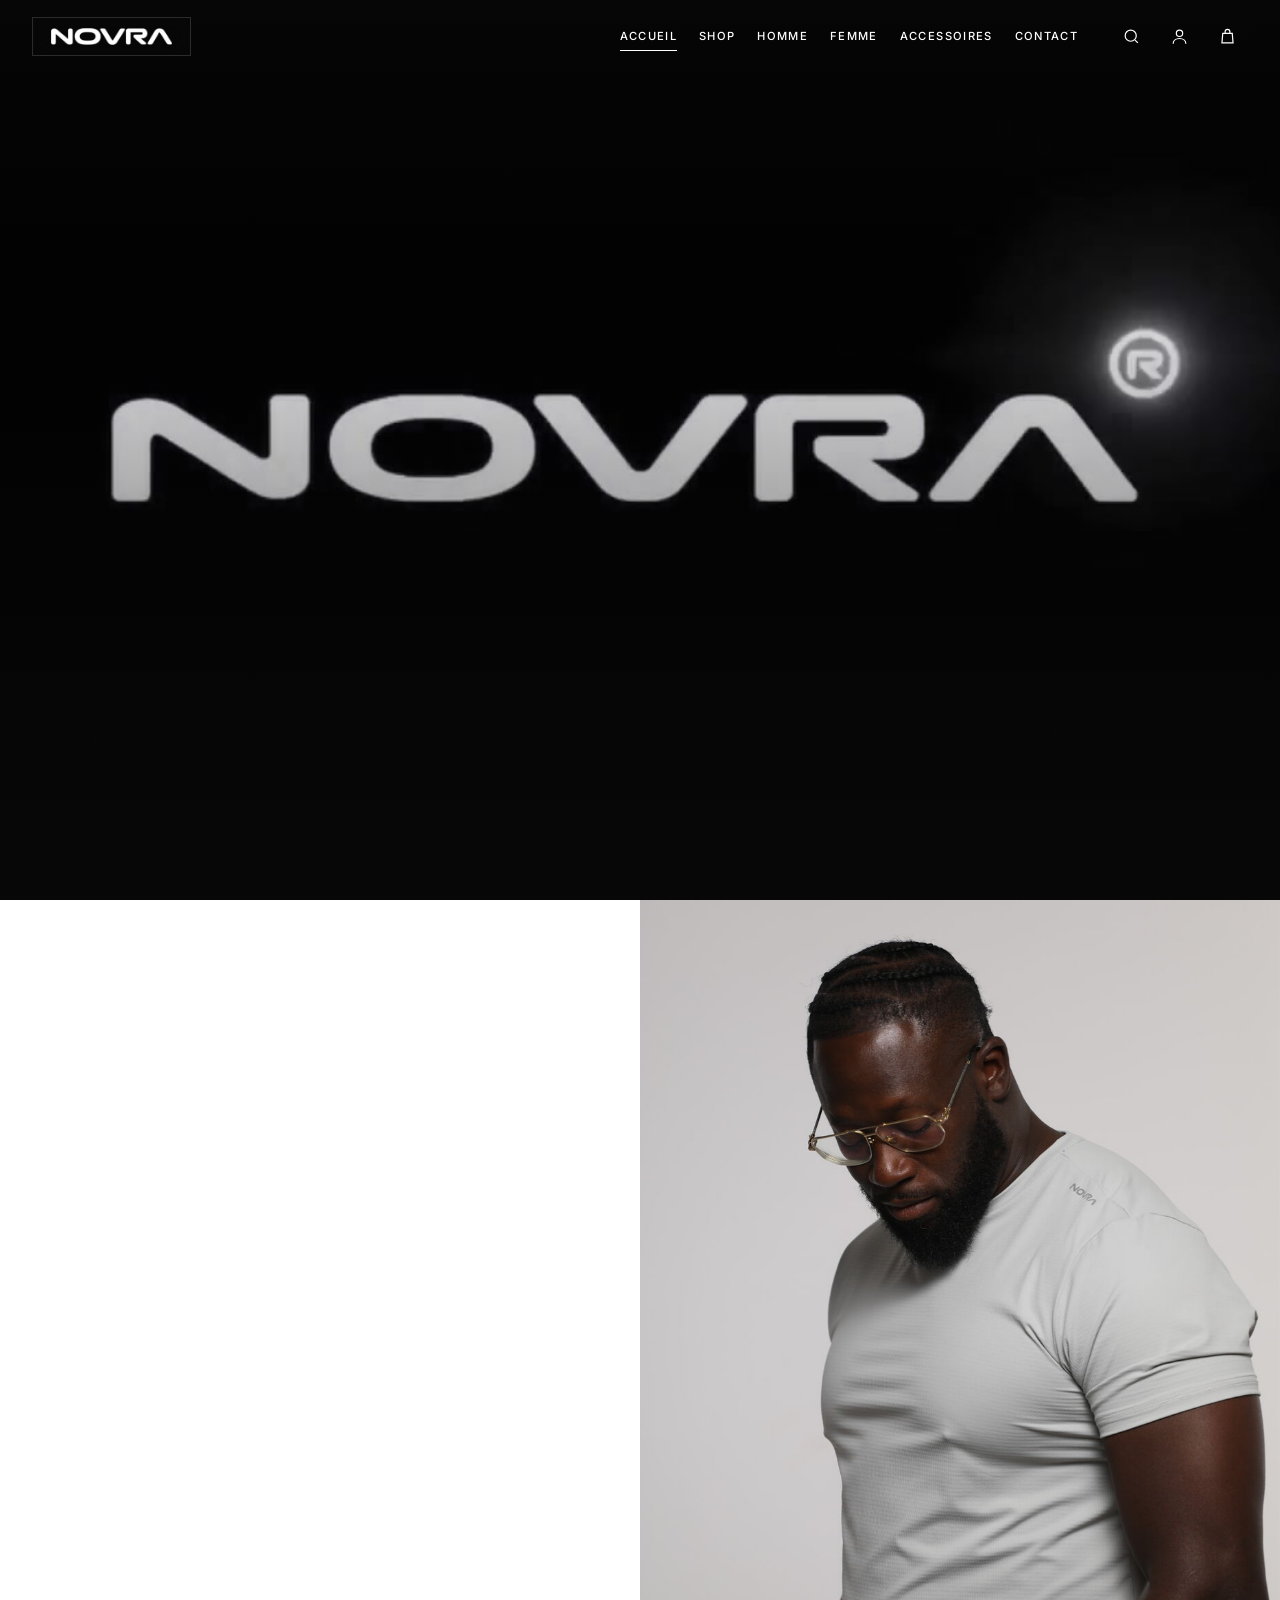
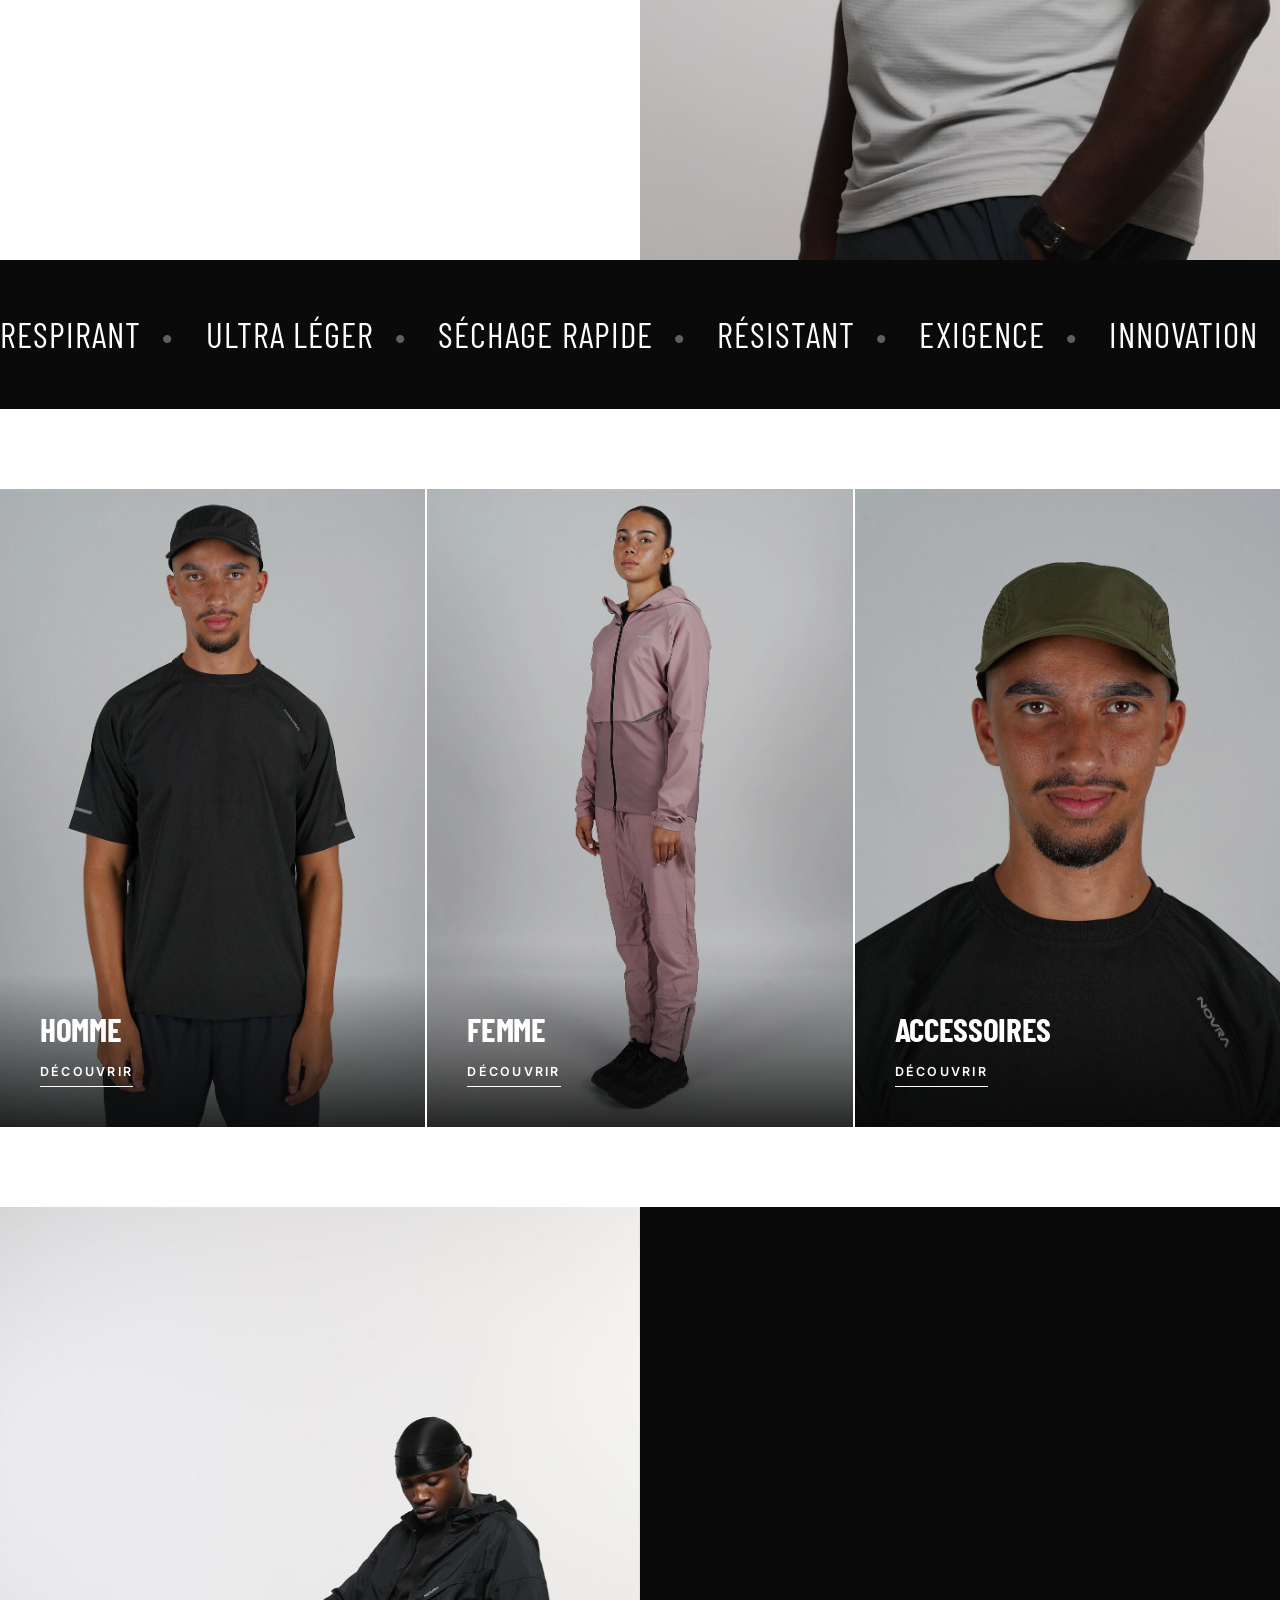
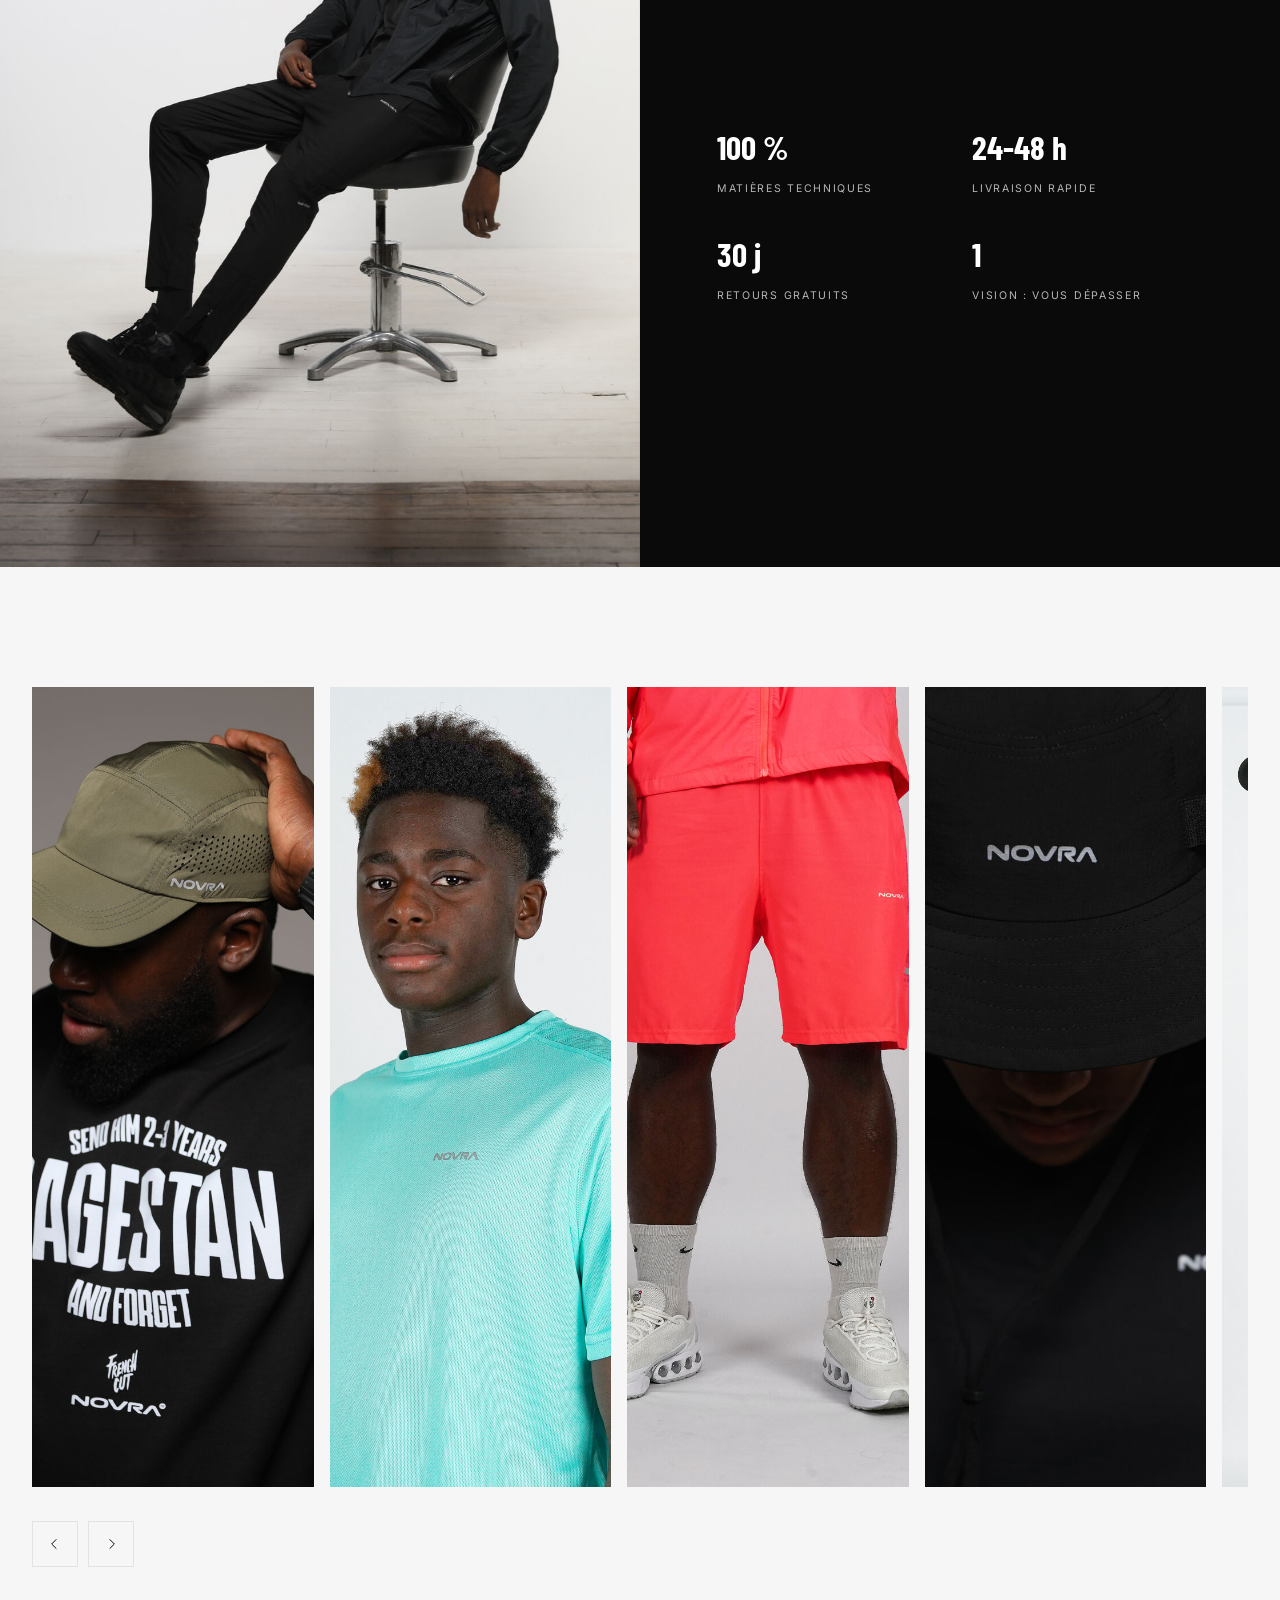
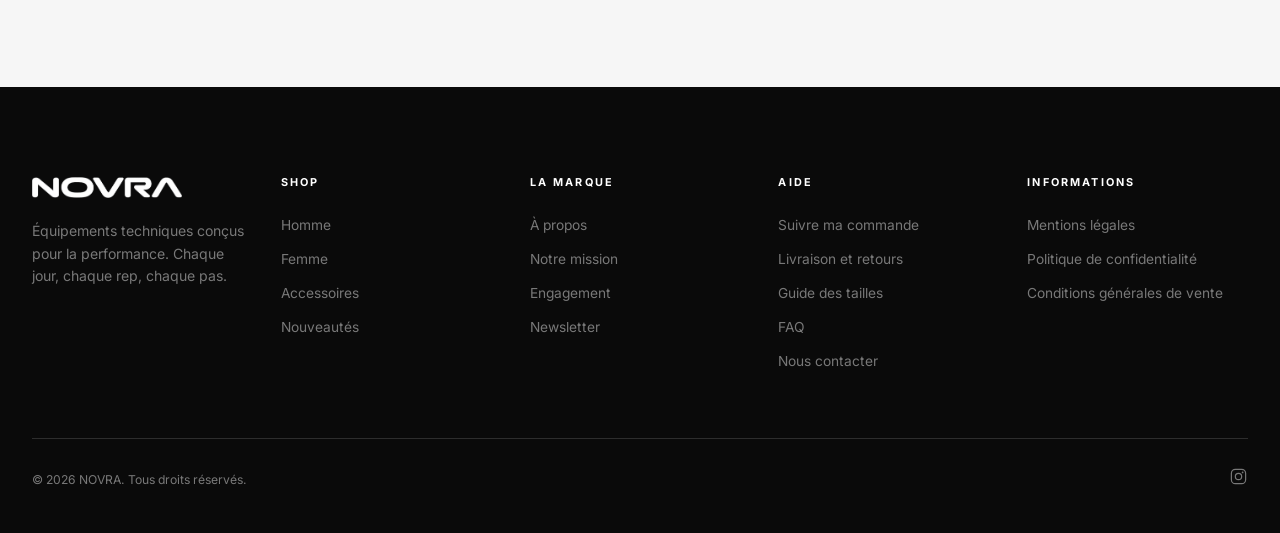
==== index.html @ 1b7f796a "Refonte accueil/boutique/mission : nouveaux blocs, page newsletter dédiée, nettoyage nav et CSS mobi" ====
<!DOCTYPE html>
<html lang="fr">
<head>
<meta charset="utf-8">
<meta name="viewport" content="width=device-width, initial-scale=1">
<title>NOVRA</title>
<meta name="description" content="NOVRA conçoit des vêtements et équipements de sport techniques pour la performance : t-shirts, polos, ensembles training, pantalons, vestes coupe-vent et accessoires.">
<link rel="canonical" href="https://novra-frontend.vercel.app/">

<!-- Favicon NOVRA -->
<link rel="icon" href="assets/icons/favicon.ico?v=3" sizes="any">
<link rel="icon" type="image/png" sizes="16x16" href="assets/icons/favicon-16x16.png?v=3">
<link rel="icon" type="image/png" sizes="32x32" href="assets/icons/favicon-32x32.png?v=3">
<link rel="icon" type="image/png" sizes="48x48" href="assets/icons/favicon-48x48.png?v=3">
<link rel="icon" type="image/png" sizes="192x192" href="assets/icons/favicon-192x192.png?v=3">
<link rel="icon" type="image/png" sizes="512x512" href="assets/icons/favicon-512x512.png?v=3">
<link rel="apple-touch-icon" sizes="180x180" href="assets/icons/apple-touch-icon.png?v=3">
<link rel="manifest" href="site.webmanifest">
<meta name="theme-color" content="#000000">

<!-- Open Graph -->
<meta property="og:type" content="website">
<meta property="og:site_name" content="NOVRA">
<meta property="og:title" content="NOVRA">
<meta property="og:description" content="NOVRA, vêtements et équipements sportifs conçus pour la performance.">
<meta property="og:url" content="https://novra-frontend.vercel.app/">
<meta property="og:image" content="https://novra-frontend.vercel.app/assets/novra-social-share-1200x630.png">
<meta property="og:image:secure_url" content="https://novra-frontend.vercel.app/assets/novra-social-share-1200x630.png">
<meta property="og:image:type" content="image/png">
<meta property="og:image:width" content="1200">
<meta property="og:image:height" content="630">
<meta property="og:image:alt" content="NOVRA">
<meta property="og:locale" content="fr_FR">

<!-- Twitter / X -->
<meta name="twitter:card" content="summary_large_image">
<meta name="twitter:title" content="NOVRA">
<meta name="twitter:description" content="NOVRA, vêtements et équipements sportifs conçus pour la performance.">
<meta name="twitter:image" content="https://novra-frontend.vercel.app/assets/novra-social-share-1200x630.png">
<meta name="twitter:image:alt" content="NOVRA">

<link rel="preconnect" href="https://fonts.googleapis.com">
<link rel="preconnect" href="https://fonts.gstatic.com" crossorigin>
<!-- Fredoka : uniquement pour le slogan "RUN MUST GO ON" (01 - La marque),
     dont le style rond et épais se rapproche du contour du logo NOVRA. -->
<link href="https://fonts.googleapis.com/css2?family=Barlow+Condensed:wght@600;700&family=Inter:wght@400;500;600;700&family=Fredoka:wght@600;700&display=swap" rel="stylesheet">
<link rel="preload" as="image" href="assets/web/logo/novra-wordmark.png">
<link rel="stylesheet" href="css/style.css?v=20260916d">
<link rel="stylesheet" href="css/responsive.css?v=20260916g">
<link rel="stylesheet" href="css/animations.css?v=20260903a">

<script type="application/ld+json">
{
  "@context": "https://schema.org",
  "@type": "Organization",
  "name": "NOVRA",
  "url": "https://novra-frontend.vercel.app/",
  "logo": "https://novra-frontend.vercel.app/assets/novra-favicon-512x512.png",
  "image": "https://novra-frontend.vercel.app/assets/novra-social-share-1200x630.png",
  "description": "Marque française de vêtements et d'équipements de sport techniques.",
  "sameAs": ["https://www.instagram.com/novra_officiel/"]
}
</script>
</head>

<body data-page="home">
<a class="skip-link" href="#main">Aller au contenu</a>
<div id="header-root"></div>

<main id="main">

  <!-- ================= HERO ================= -->
  <section class="hero" data-home="hero">
    <div class="hero-media">
      <!-- Boucle pilotée en JS (initHeroVideo, js/main.js) à partir de 8 s
           (le logo NOVRA de l'intro disparaît à ce moment précis) :
           pas d'attribut "loop" ici, sinon le navigateur reboucle sur 0. -->
      <video class="hero-video" autoplay muted playsinline webkit-playsinline preload="auto"
             poster="assets/web/video/novra-hero-poster.jpg"
             aria-label="Film de marque NOVRA">
        <!-- Source unique, identique sur tous les écrans. Ni attribut media,
             ni changement de source en JavaScript : les deux cassent
             l'autoplay sur Safari iOS. -->
        <source src="assets/web/video/novra-hero.mp4" type="video/mp4">
      </video>
    </div>
    <div class="hero-overlay"></div>

    <div class="container hero-inner">
      <h1 class="sr-only">NOVRA</h1>
      <!-- Les boutons Shop / Notre mission ont été retirés à la demande du
           chef de projet : ils laissaient un bandeau sombre vide entre la
           vidéo et la section suivante. -->
    </div>
  </section>

  <!-- ============ 1. CONÇU POUR LA PERFORMANCE ============ -->
  <!-- Eyebrow, paragraphe et CTA retirés à la demande du chef de projet ;
       remplacés par le slogan "RUN MUST GO ON" (style proche du logo). -->
  <section class="split" data-home="marque">
    <div class="split-text">
      <p class="run-slogan" data-reveal="mask">Run must go on</p>
      <h2 class="display-2" data-reveal="mask">Conçu pour<br>la performance</h2>
    </div>
    <div class="split-media">
      <img src="assets/web/vitrine/4o8a0049.jpg" alt="Athlète NOVRA en t-shirt technique gris" width="933" height="1400" loading="lazy" data-reveal="zoom">
    </div>
  </section>

  <!-- ============ 2. BANDE DÉFILANTE ============ -->
  <!-- Remplace la section Technologie (eyebrow, titre, features) à la
       demande du chef de projet. Les 4 mots-clés de l'ancienne section
       Technologie et les 4 mots-clés de l'ancienne section Valeurs (toutes
       deux supprimées) sont réunis ici. Contenu dupliqué une fois pour une
       boucle continue sans à-coup ; aria-hidden car purement décoratif. -->
  <section class="marquee-section section-dark" data-home="techno" aria-label="Nos points forts">
    <div class="marquee">
      <div class="marquee-track" aria-hidden="true">
        <span>Respirant</span><span>Ultra léger</span><span>Séchage rapide</span><span>Résistant</span>
        <span>Exigence</span><span>Innovation</span><span>Authenticité</span><span>Communauté</span>
        <span>Respirant</span><span>Ultra léger</span><span>Séchage rapide</span><span>Résistant</span>
        <span>Exigence</span><span>Innovation</span><span>Authenticité</span><span>Communauté</span>
      </div>
    </div>
  </section>

  <!-- ============ 3. COLLECTIONS ============ -->
  <!-- Eyebrow + titre retirés à la demande du chef de projet ; les 3
       cartes Homme / Femme / Accessoires ci-dessous sont inchangées. -->
  <section class="section-sm" data-home="collections">
    <div class="collections">
      <a class="collection-card" href="marketplace.html?gender=homme">
        <img src="assets/web/tshirt-noir/dsc02335.jpg" alt="Collection Homme NOVRA" width="600" height="800" loading="lazy">
        <div class="collection-body">
          <h3>Homme</h3>
          <span class="link-underline">Découvrir</span>
        </div>
      </a>
      <a class="collection-card" href="marketplace.html?gender=femme">
        <img src="assets/web/ensemble-rose/dsc02332.jpg" alt="Collection Femme NOVRA" width="600" height="800" loading="lazy">
        <div class="collection-body">
          <h3>Femme</h3>
          <span class="link-underline">Découvrir</span>
        </div>
      </a>
      <a class="collection-card" href="marketplace.html?category=accessoires">
        <img src="assets/web/casquette/dsc02352.jpg" alt="Accessoires NOVRA" width="600" height="800" loading="lazy">
        <div class="collection-body">
          <h3>Accessoires</h3>
          <span class="link-underline">Découvrir</span>
        </div>
      </a>
    </div>
  </section>

  <!-- ==== NOS ESSENTIELS — navigation par catégories (mobile uniquement) ==== -->
  <section class="section-sm home-mobile" data-home="categories" aria-label="Nos catégories">
    <div class="container">
      <span class="eyebrow">Nos essentiels</span>
      <h2 class="display-3" style="margin-bottom:26px" data-reveal="mask">Par catégorie</h2>
      <div class="cat-grid">
        <a class="cat-card" href="marketplace.html?category=t-shirts">
          <img src="assets/web/tshirt-noir/dsc02335.jpg" alt="" width="600" height="800" loading="lazy">
          <span>T-shirts</span>
        </a>
        <a class="cat-card" href="marketplace.html?category=polos">
          <img src="assets/web/polo/dsc02307.jpg" alt="" width="600" height="800" loading="lazy">
          <span>Polos</span>
        </a>
        <a class="cat-card" href="marketplace.html?category=ensembles">
          <img src="assets/web/ensemble-menthe/dsc02317.jpg" alt="" width="600" height="800" loading="lazy">
          <span>Ensembles</span>
        </a>
        <a class="cat-card" href="marketplace.html?category=pantalons">
          <img src="assets/web/pantalon/dsc02384.jpg" alt="" width="600" height="800" loading="lazy">
          <span>Pantalons</span>
        </a>
        <a class="cat-card" href="marketplace.html?category=vestes">
          <img src="assets/web/veste-noir/dsc02364.jpg" alt="" width="600" height="800" loading="lazy">
          <span>Vestes</span>
        </a>
        <a class="cat-card" href="marketplace.html?category=accessoires">
          <img src="assets/web/casquette/dsc02336.jpg" alt="" width="600" height="800" loading="lazy">
          <span>Accessoires</span>
        </a>
      </div>
      <a class="btn btn-outline btn-block" style="margin-top:26px" href="marketplace.html">Tout afficher</a>
    </div>
  </section>

  <!-- ============ 4. NOTRE MISSION ============ -->
  <!-- Eyebrow, paragraphe et CTA retirés à la demande du chef de projet ;
       remplacés par les 4 informations clés (mêmes chiffres que la section
       "Chiffres" plus bas sur la page, réutilisés ici à sa demande). -->
  <section class="split section-dark" id="mission" data-home="mission">
    <div class="split-media">
      <img src="assets/web/vitrine/4o8a0158.jpg" alt="Athlète NOVRA en veste coupe-vent noire" width="933" height="1400" loading="lazy" data-reveal="zoom">
    </div>
    <div class="split-text">
      <h2 class="display-2" data-reveal="mask">Plus qu'une marque,<br>un état d'esprit</h2>
      <div class="mission-stats" style="margin-top:34px" data-reveal data-delay="1">
        <div class="mission-stat"><strong>100 %</strong><span>Matières techniques</span></div>
        <div class="mission-stat"><strong>24-48 h</strong><span>Livraison rapide</span></div>
        <div class="mission-stat"><strong>30 j</strong><span>Retours gratuits</span></div>
        <div class="mission-stat"><strong>1</strong><span>Vision : vous dépasser</span></div>
      </div>
    </div>
  </section>

  <!-- ============ 6. COMMUNAUTÉ ============ -->
  <!-- Eyebrow, titre et lien "Follow the movement" retirés à la demande du
       chef de projet ; seul le carrousel photo est conservé. -->
  <section class="section section-grey" data-carousel data-home="communaute">
    <div class="container">
      <div class="carousel">
        <figure><img src="assets/web/vitrine/4o8a0110.jpg" alt="Membre de la communauté NOVRA avec casquette kaki" width="600" height="800" loading="lazy"></figure>
        <figure><img src="assets/web/ensemble-menthe/dsc02321.jpg" alt="Athlète en ensemble training menthe" width="600" height="800" loading="lazy"></figure>
        <figure><img src="assets/web/veste-corail/dsc02422.jpg" alt="Athlète en coupe-vent corail" width="600" height="800" loading="lazy"></figure>
        <figure><img src="assets/web/vitrine/4o8a9882.jpg" alt="Détail du bob NOVRA" width="600" height="800" loading="lazy"></figure>
        <figure><img src="assets/web/tshirt-noir/dsc02436.jpg" alt="Athlète en t-shirt performance noir" width="600" height="800" loading="lazy"></figure>
        <figure><img src="assets/web/boutique/img_9464.jpg" alt="Intérieur de la boutique NOVRA" width="600" height="800" loading="lazy"></figure>
        <figure><img src="assets/web/pantalon/dsc02298.jpg" alt="Pantalon technique NOVRA kaki" width="600" height="800" loading="lazy"></figure>
        <figure><img src="assets/web/casquette/dsc02442.jpg" alt="Casquette performance NOVRA noire" width="600" height="800" loading="lazy"></figure>
      </div>

      <div class="carousel-nav">
        <button type="button" data-carousel-prev aria-label="Visuels précédents"><svg viewBox="0 0 24 24"><path d="M14 5l-7 7 7 7"/></svg></button>
        <button type="button" data-carousel-next aria-label="Visuels suivants"><svg viewBox="0 0 24 24"><path d="M10 5l7 7-7 7"/></svg></button>
      </div>
    </div>
  </section>

  <!-- Chiffres : section supprimée à la demande du chef de projet (doublon
       avec les statistiques désormais affichées dans la section Mission). -->

  <!-- La newsletter et le CTA "Découvrir la boutique" ont été retirés de
       l'accueil à la demande du chef de projet. La newsletter est
       désormais une page à part entière (newsletter.html), reliée depuis
       le footer. -->

</main>

<div id="footer-root"></div>

<script src="js/supabase-config.js?v=20260903a" defer></script>
<script src="js/products.js?v=20260903a" defer></script>
<script src="js/catalogue.js?v=20260916c" defer></script>
<script src="js/cart.js?v=20260903a" defer></script>
<script src="js/main.js?v=20260916f" defer></script>
<script src="js/cms.js?v=20260915i" defer></script>
<script src="js/home.js?v=20260903a" defer></script>
</body>
</html>
---- css/style.css ----
/* =========================================================================
   NOVRA — Feuille de style principale
   Palette : noir profond, blanc pur, nuances de gris.
   ========================================================================= */

/* ----------------------------- 1. Tokens ------------------------------- */
:root {
  --black: #0a0a0a;
  --black-soft: #121212;
  --black-90: rgba(10, 10, 10, .9);
  --black-70: rgba(10, 10, 10, .7);
  --black-40: rgba(10, 10, 10, .4);
  --white: #ffffff;
  --white-70: rgba(255, 255, 255, .7);
  --white-45: rgba(255, 255, 255, .45);
  --white-15: rgba(255, 255, 255, .15);
  --white-08: rgba(255, 255, 255, .08);

  --grey-50: #f6f6f6;
  --grey-100: #eeeeee;
  --grey-200: #e2e2e2;
  --grey-300: #c9c9c9;
  --grey-400: #9a9a9a;
  --grey-500: #6f6f6f;
  --grey-600: #4a4a4a;
  --grey-700: #2c2c2c;

  --line: #e2e2e2;
  --line-dark: rgba(255, 255, 255, .14);

  --font-display: 'Barlow Condensed', 'Oswald', 'Arial Narrow', Impact, sans-serif;
  --font-body: 'Inter', -apple-system, BlinkMacSystemFont, 'Segoe UI', Roboto, Helvetica, Arial, sans-serif;

  --header-h: 74px;
  --maxw: 1560px;
  --gutter: 40px;

  --ease: cubic-bezier(.22, .61, .36, 1);
  --ease-out: cubic-bezier(.16, 1, .3, 1);
}

/* ------------------------------ 2. Reset -------------------------------- */
*, *::before, *::after { box-sizing: border-box; }

html { -webkit-text-size-adjust: 100%; scroll-behavior: smooth; }

body {
  margin: 0;
  background: var(--white);
  color: var(--black);
  font-family: var(--font-body);
  font-size: 16px;
  line-height: 1.6;
  overflow-x: hidden;
  -webkit-font-smoothing: antialiased;
}

body.no-scroll { overflow: hidden; }

img, video { max-width: 100%; display: block; }
a { color: inherit; text-decoration: none; }
button { font: inherit; color: inherit; background: none; border: 0; cursor: pointer; }
input, select, textarea { font: inherit; color: inherit; }
ul { list-style: none; margin: 0; padding: 0; }

:focus-visible {
  outline: 2px solid currentColor;
  outline-offset: 3px;
}

.skip-link {
  position: absolute; left: -9999px; top: 0; z-index: 999;
  background: var(--black); color: var(--white); padding: 12px 20px;
}
.skip-link:focus { left: 0; }

.sr-only {
  position: absolute; width: 1px; height: 1px; padding: 0; margin: -1px;
  overflow: hidden; clip: rect(0, 0, 0, 0); white-space: nowrap; border: 0;
}

/* ---------------------------- 3. Typographie ---------------------------- */
h1, h2, h3, h4 {
  font-family: var(--font-display);
  font-weight: 700;
  text-transform: uppercase;
  line-height: .95;
  letter-spacing: -.01em;
  margin: 0;
}

.display-1 { font-size: clamp(3rem, 9vw, 8.5rem); }
.display-2 { font-size: clamp(2.4rem, 6vw, 5.5rem); }
.display-3 { font-size: clamp(1.9rem, 3.6vw, 3.4rem); }
.display-4 { font-size: clamp(1.4rem, 2.2vw, 2.1rem); }

.eyebrow {
  font-family: var(--font-body);
  font-size: .72rem;
  font-weight: 600;
  letter-spacing: .28em;
  text-transform: uppercase;
  color: var(--grey-500);
  margin: 0 0 20px;
  display: block;
}
.on-dark .eyebrow, .section-dark .eyebrow { color: var(--white-45); }

.lead { font-size: 1.05rem; color: var(--grey-600); max-width: 60ch; }
.section-dark .lead, .on-dark .lead { color: var(--white-70); }

/* ------------------------------ 4. Layout ------------------------------- */
.container {
  width: 100%;
  max-width: var(--maxw);
  margin: 0 auto;
  padding: 0 var(--gutter);
}
.container-narrow { max-width: 900px; }

.section { padding: 120px 0; }
.section-sm { padding: 80px 0; }
.section-dark { background: var(--black); color: var(--white); }
.section-grey { background: var(--grey-50); }

.grid-2 { display: grid; grid-template-columns: repeat(2, 1fr); gap: 0; }
.grid-3 { display: grid; grid-template-columns: repeat(3, 1fr); gap: 40px; }
.grid-4 { display: grid; grid-template-columns: repeat(4, 1fr); gap: 40px; }

.rule { height: 1px; background: var(--line); border: 0; margin: 0; }
.section-dark .rule { background: var(--line-dark); }

/* ------------------------------ 5. Boutons ------------------------------ */
.btn {
  display: inline-flex;
  align-items: center;
  justify-content: center;
  gap: 12px;
  padding: 16px 34px;
  font-size: .78rem;
  font-weight: 600;
  letter-spacing: .18em;
  text-transform: uppercase;
  border: 1px solid var(--black);
  background: var(--black);
  color: var(--white);
  transition: background .35s var(--ease), color .35s var(--ease), border-color .35s var(--ease), transform .35s var(--ease);
  cursor: pointer;
  text-align: center;
}
.btn:hover { background: var(--white); color: var(--black); }

.btn-outline { background: transparent; color: var(--black); }
.btn-outline:hover { background: var(--black); color: var(--white); }

.btn-ghost {
  background: transparent;
  color: var(--white);
  border-color: var(--white-45);
  backdrop-filter: blur(6px);
}
.btn-ghost:hover { background: var(--white); color: var(--black); border-color: var(--white); }

.btn-light { background: var(--white); color: var(--black); border-color: var(--white); }
.btn-light:hover { background: transparent; color: var(--white); }

.btn-block { width: 100%; }
.btn:disabled { opacity: .4; cursor: not-allowed; }
.btn:disabled:hover { background: var(--black); color: var(--white); }

.btn-arrow::after {
  content: '';
  width: 18px; height: 1px; background: currentColor;
  position: relative;
  transition: width .35s var(--ease);
}
.btn-arrow:hover::after { width: 28px; }

.link-underline {
  display: inline-block;
  font-size: .78rem;
  font-weight: 600;
  letter-spacing: .18em;
  text-transform: uppercase;
  padding-bottom: 4px;
  border-bottom: 1px solid currentColor;
  transition: opacity .3s var(--ease);
}
.link-underline:hover { opacity: .55; }

/* ------------------------------ 6. Header ------------------------------- */
.site-header {
  position: fixed;
  top: 0; left: 0; right: 0;
  z-index: 200;
  height: var(--header-h);
  display: flex;
  align-items: center;
  background: transparent;
  transition: background .45s var(--ease), backdrop-filter .45s var(--ease), border-color .45s var(--ease);
  border-bottom: 1px solid transparent;
}
.site-header .container {
  display: flex;
  align-items: center;
  gap: 32px;
  max-width: none;
}

.site-header.is-scrolled,
.site-header.is-solid {
  background: rgba(10, 10, 10, .82);
  backdrop-filter: blur(14px);
  -webkit-backdrop-filter: blur(14px);
  border-bottom-color: var(--line-dark);
}

/* Module logo noir premium, coin supérieur gauche du header */
.brand {
  display: inline-flex;
  align-items: center;
  padding: 10px 18px;
  background: rgba(10, 10, 10, .55);
  border: 1px solid var(--white-15);
  backdrop-filter: blur(10px);
  -webkit-backdrop-filter: blur(10px);
  transition: background .35s var(--ease), border-color .35s var(--ease);
  flex: none;
}
.brand:hover { background: var(--black); border-color: var(--white-45); }
.brand img { height: 17px; width: auto; }

.main-nav { display: flex; align-items: center; gap: 30px; margin-left: auto; }
.main-nav a {
  position: relative;
  font-size: .74rem;
  font-weight: 500;
  letter-spacing: .16em;
  text-transform: uppercase;
  color: var(--white);
  padding: 6px 0;
  white-space: nowrap;
}
.main-nav a::after {
  content: '';
  position: absolute; left: 0; bottom: 0;
  width: 100%; height: 1px;
  background: var(--white);
  transform: scaleX(0);
  transform-origin: right;
  transition: transform .4s var(--ease-out);
}
.main-nav a:hover::after, .main-nav a[aria-current="page"]::after { transform: scaleX(1); transform-origin: left; }

.header-actions { display: flex; align-items: center; gap: 6px; }
.icon-btn {
  width: 42px; height: 42px;
  display: inline-flex; align-items: center; justify-content: center;
  color: var(--white);
  position: relative;
  transition: opacity .3s var(--ease);
}
.icon-btn:hover { opacity: .6; }
.icon-btn svg { width: 19px; height: 19px; stroke: currentColor; fill: none; stroke-width: 1.5; }

.cart-count {
  position: absolute; top: 5px; right: 3px;
  min-width: 17px; height: 17px; padding: 0 4px;
  background: var(--white); color: var(--black);
  border-radius: 999px;
  font-size: .62rem; font-weight: 700; line-height: 17px;
  text-align: center;
  transform: scale(0);
  transition: transform .35s var(--ease-out);
}
.cart-count.is-visible { transform: scale(1); }
.cart-count.is-bump { animation: cartBump .5s var(--ease-out); }

.burger { display: none; width: 42px; height: 42px; }
.burger span {
  display: block; width: 22px; height: 1.5px; background: var(--white);
  margin: 5px auto; transition: transform .35s var(--ease), opacity .25s;
}

/* Header sur pages internes : fond sombre permanent */
body.has-solid-header { padding-top: var(--header-h); }

/* -------------------------- 7. Menu mobile ------------------------------ */
.mobile-menu {
  position: fixed; inset: 0; z-index: 190;
  background: var(--black);
  padding: calc(var(--header-h) + 30px) var(--gutter) 40px;
  display: flex; flex-direction: column;
  transform: translateY(-100%);
  transition: transform .55s var(--ease-out);
  overflow-y: auto;
}
.mobile-menu.is-open { transform: translateY(0); }
.mobile-menu nav { display: flex; flex-direction: column; }
.mobile-menu nav a {
  font-family: var(--font-display);
  font-size: 2rem;
  text-transform: uppercase;
  color: var(--white);
  padding: 14px 0;
  border-bottom: 1px solid var(--line-dark);
}
.mobile-menu-footer { margin-top: auto; padding-top: 36px; }
.mobile-menu-footer .btn { width: 100%; }
.mobile-social { display: flex; gap: 18px; margin-top: 26px; color: var(--white-45); }
.mobile-social a:hover { color: var(--white); }
.mobile-social svg { width: 20px; height: 20px; }

/* ------------------------------- 8. Hero -------------------------------- */
.hero {
  position: relative;
  min-height: 100vh;
  min-height: 100svh;
  display: flex;
  align-items: flex-end;
  overflow: hidden;
  background: var(--black);
}
.hero-media { position: absolute; inset: 0; background: var(--black); overflow: hidden; }

/* Aucune interface native sur la vidéo du hero (bouton Play iOS compris).
   Ne cible que .hero-video : les autres vidéos du site ne sont pas affectées. */
.hero-video::-webkit-media-controls,
.hero-video::-webkit-media-controls-panel,
.hero-video::-webkit-media-controls-start-playback-button,
.hero-video::-webkit-media-controls-play-button,
.hero-video::-webkit-media-controls-overlay-play-button {
  display: none !important;
  -webkit-appearance: none;
  appearance: none;
  opacity: 0 !important;
}
.hero-media video, .hero-media img {
  display: block;
  width: 100%; height: 100%;
  object-fit: cover;
  object-position: center center;
  background: var(--black);
}
.hero-overlay {
  position: absolute; inset: 0;
  background:
    linear-gradient(to bottom, rgba(10,10,10,.55) 0%, rgba(10,10,10,.15) 35%, rgba(10,10,10,.75) 100%);
}
.hero-inner {
  position: relative;
  z-index: 3;
  width: 100%;
  padding-bottom: 96px;
  color: var(--white);
}

/* Logo NOVRA : élément principal du hero, posé directement sur la vidéo */
.hero-logo-title { margin: 0 0 40px; line-height: 0; }
.hero-main-logo {
  display: block;
  width: clamp(200px, 34vw, 560px);
  height: auto;
  object-fit: contain;
  filter: drop-shadow(0 2px 26px rgba(0, 0, 0, .55));
}

.hero-actions { display: flex; flex-wrap: wrap; gap: 16px; align-items: center; }

/* --------------------- 9. Sections éditoriales -------------------------- */
.split {
  display: grid;
  grid-template-columns: 1fr 1fr;
  align-items: stretch;
}
.split-text { padding: clamp(48px, 7vw, 110px) clamp(28px, 6vw, 96px); display: flex; flex-direction: column; justify-content: center; }
.split-media { position: relative; overflow: hidden; min-height: 60vh; }
.split-media img { width: 100%; height: 100%; object-fit: cover; }

.feature-list { display: grid; grid-template-columns: repeat(2, 1fr); gap: 42px 48px; margin-top: 12px; }
.feature { display: flex; gap: 18px; }
.feature-icon { flex: none; width: 34px; height: 34px; }
.feature-icon svg { width: 100%; height: 100%; stroke: currentColor; fill: none; stroke-width: 1.2; }
.feature h3 { font-size: 1rem; letter-spacing: .1em; margin-bottom: 8px; }
.feature p { margin: 0; font-size: .9rem; color: var(--grey-500); }
.section-dark .feature p { color: var(--white-45); }

/* Slogan "RUN MUST GO ON" (accueil, 01 - La marque) : Fredoka, rond et
   épais, se rapproche du contour du logo NOVRA. Noir car posé sur fond
   blanc à cet endroit précis de la page. */
.run-slogan {
  font-family: 'Fredoka', var(--font-display), sans-serif;
  font-weight: 600;
  font-size: clamp(1.3rem, 2.2vw, 1.8rem);
  letter-spacing: .02em;
  text-transform: uppercase;
  color: var(--black);
  margin: 0 0 14px;
}

/* Bande défilante (accueil, remplace la section Technologie) : boucle CSS
   pure, contenu dupliqué une fois dans le HTML pour un défilement continu
   sans à-coup au raccord. */
.marquee-section { padding: 46px 0; }
.marquee { overflow: hidden; width: 100%; }
.marquee-track {
  display: inline-flex;
  align-items: center;
  gap: 32px;
  white-space: nowrap;
  animation: marquee-scroll 26s linear infinite;
  will-change: transform;
}
.marquee-track span {
  font-family: var(--font-display);
  text-transform: uppercase;
  font-size: clamp(1.3rem, 3.4vw, 2.2rem);
  letter-spacing: .03em;
  color: var(--white);
  position: relative;
  padding-right: 32px;
}
.marquee-track span::after {
  content: '•';
  position: absolute;
  right: 0;
  opacity: .35;
}
@keyframes marquee-scroll {
  from { transform: translateX(0); }
  to { transform: translateX(-50%); }
}
@media (prefers-reduced-motion: reduce) {
  .marquee-track { animation: none; }
}

/* Chiffres clés réutilisés dans la colonne texte de la section Mission
   (plus étroite que la section "Chiffres" pleine largeur : 2 colonnes
   plutôt que 4, sans bordures). */
.mission-stats { display: grid; grid-template-columns: repeat(2, 1fr); gap: 28px 24px; }
.mission-stat strong { display: block; font-family: var(--font-display); font-size: clamp(1.8rem, 2.6vw, 2.6rem); }
.mission-stat span { font-size: .66rem; letter-spacing: .16em; text-transform: uppercase; color: var(--white-70); }

/* Blocs collections */
.collections { display: grid; grid-template-columns: repeat(3, 1fr); gap: 2px; background: var(--white); }
.collection-card {
  position: relative;
  display: block;
  min-height: 68vh;
  overflow: hidden;
  background: var(--black);
}
.collection-card img {
  width: 100%; height: 100%; object-fit: cover;
  transition: transform 1.1s var(--ease-out);
  opacity: .82;
}
.collection-card:hover img { transform: scale(1.05); opacity: .65; }
.collection-body {
  position: absolute; inset: auto 0 0 0;
  padding: 40px;
  color: var(--white);
  background: linear-gradient(to top, rgba(10,10,10,.85), transparent);
}
.collection-body h3 { font-size: clamp(1.7rem, 2.6vw, 2.6rem); margin-bottom: 12px; }

/* ADN — valeurs numérotées */
.dna-item {
  display: grid;
  grid-template-columns: 260px 90px 1fr;
  gap: 40px;
  align-items: center;
  padding: 44px 0;
  border-top: 1px solid var(--line-dark);
}
.dna-item:last-child { border-bottom: 1px solid var(--line-dark); }
.dna-item img { width: 100%; height: 180px; object-fit: cover; }
.dna-num { font-family: var(--font-display); font-size: 2.6rem; color: var(--white-45); }
.dna-item h3 { font-size: 1.5rem; margin-bottom: 10px; }
.dna-item p { margin: 0; color: var(--white-70); max-width: 60ch; }

/* Valeurs (4 colonnes icônes) */
.value { text-align: left; }
.value svg { width: 34px; height: 34px; stroke: currentColor; fill: none; stroke-width: 1.2; margin-bottom: 20px; }
.value h3 { font-size: 1rem; letter-spacing: .12em; margin-bottom: 10px; }
.value p { margin: 0; font-size: .9rem; color: var(--grey-500); }

/* Chiffres */
.stats { display: grid; grid-template-columns: repeat(4, 1fr); border-top: 1px solid var(--line); }
.stat { padding: 48px 24px; text-align: center; border-right: 1px solid var(--line); }
.stat:last-child { border-right: 0; }
.stat strong { display: block; font-family: var(--font-display); font-size: clamp(2rem, 3.4vw, 3.2rem); }
.stat span { font-size: .68rem; letter-spacing: .22em; text-transform: uppercase; color: var(--grey-500); }

/* Communauté — carrousel horizontal */
.carousel-wrap { position: relative; }
.carousel {
  display: flex; gap: 16px;
  overflow-x: auto;
  scroll-snap-type: x mandatory;
  scrollbar-width: none;
  padding-bottom: 8px;
}
.carousel::-webkit-scrollbar { display: none; }
.carousel figure { flex: 0 0 clamp(220px, 22vw, 320px); margin: 0; scroll-snap-align: start; }
.carousel img { width: 100%; aspect-ratio: 3/4; object-fit: cover; }
.carousel-nav { display: flex; gap: 10px; margin-top: 26px; }
.carousel-nav button {
  width: 46px; height: 46px; border: 1px solid var(--line);
  display: grid; place-items: center;
  transition: background .3s var(--ease), color .3s var(--ease);
}
.carousel-nav button:hover { background: var(--black); color: var(--white); border-color: var(--black); }
.carousel-nav svg { width: 16px; height: 16px; stroke: currentColor; fill: none; stroke-width: 1.5; }

/* Newsletter */
.newsletter-form { display: flex; gap: 0; max-width: 460px; border-bottom: 1px solid var(--white-45); }
.newsletter-form input {
  flex: 1; background: transparent; border: 0; color: var(--white);
  padding: 14px 0; outline: none;
}
.newsletter-form input::placeholder { color: var(--white-45); }
.newsletter-form button { padding: 0 8px 0 18px; color: var(--white); }
.newsletter-form button svg { width: 20px; height: 20px; stroke: currentColor; fill: none; stroke-width: 1.5; }
.form-feedback { margin-top: 14px; font-size: .85rem; min-height: 20px; }
.form-feedback.is-ok { color: #7ddc9b; }
.form-feedback.is-error { color: #ff8f8f; }

/* --------------------------- 10. Cartes produit -------------------------- */
.product-card { position: relative; display: flex; flex-direction: column; }
.product-media-wrap { position: relative; }
.product-media {
  position: relative;
  display: block;
  overflow: hidden;
  background: var(--grey-50);
  aspect-ratio: 3/4;
}
.product-media img {
  width: 100%; height: 100%; object-fit: cover;
  transition: opacity .6s var(--ease), transform 1.2s var(--ease-out);
}
.product-media img.is-alt { position: absolute; inset: 0; opacity: 0; }
.product-card:hover .product-media img.is-main { opacity: 0; }
.product-card:hover .product-media img.is-alt { opacity: 1; transform: scale(1.03); }

/* Petite étiquette de collection, pas un bouton : très en retrait par
   rapport à "Ajout rapide" (.product-quick), qui reste l'élément le plus
   visible de la carte. Largeur "au contenu" (jamais de bandeau pleine
   largeur) ; le fond légèrement translucide et le faible letter-spacing
   évitent l'effet gros pavé noir des anciennes proportions. */
.product-badge {
  position: absolute; top: 12px; left: 12px; z-index: 2;
  display: inline-block; width: auto; max-width: max-content;
  background: rgba(10, 10, 10, .92); color: var(--white);
  font-size: .6rem; font-weight: 500; line-height: 1;
  letter-spacing: .1em; text-transform: uppercase;
  padding: 5px 9px;
}
.product-quick {
  position: absolute; left: 14px; right: 14px; bottom: 14px; z-index: 2;
  opacity: 0; transform: translateY(10px);
  transition: opacity .35s var(--ease), transform .35s var(--ease);
}
.product-card:hover .product-quick, .product-card:focus-within .product-quick { opacity: 1; transform: translateY(0); }
.product-quick .btn { width: 100%; padding: 13px 20px; font-size: .7rem; }

.product-info { padding: 18px 0 0; }
.product-cat { font-size: .64rem; letter-spacing: .2em; text-transform: uppercase; color: var(--grey-400); }
.product-name { font-family: var(--font-display); font-size: 1.15rem; text-transform: uppercase; margin: 6px 0 8px; }
.product-name a:hover { opacity: .6; }
.product-price { font-size: .95rem; font-weight: 600; }
.product-colors { display: flex; gap: 6px; margin-top: 12px; }
.swatch {
  width: 13px; height: 13px; border-radius: 50%;
  border: 1px solid var(--grey-300);
  display: inline-block;
}
.product-rating { display: flex; align-items: center; gap: 7px; font-size: .74rem; color: var(--grey-400); margin-top: 10px; }
.stars { color: var(--black); letter-spacing: .12em; font-size: .8rem; }

/* -------------------------- 11. Marketplace ------------------------------ */
.page-hero {
  position: relative;
  isolation: isolate;
  min-height: clamp(440px, 46vw, 700px);
  display: flex; align-items: flex-end;
  background: var(--black); color: var(--white);
  overflow: hidden;
}
.page-hero__media { position: absolute; inset: 0; z-index: 0; }
.page-hero__image {
  display: block;
  width: 100%; height: 100%;
  object-fit: cover;
  object-position: 50% 20%;
}
/* Dégradé progressif : protège la zone de texte sans griser toute la photo */
.page-hero__overlay {
  position: absolute; inset: 0; z-index: 1;
  background:
    linear-gradient(to top, rgba(10,10,10,.88) 0%, rgba(10,10,10,.48) 32%, rgba(10,10,10,.08) 64%, rgba(10,10,10,0) 100%),
    linear-gradient(90deg, rgba(10,10,10,.5) 0%, rgba(10,10,10,.18) 44%, rgba(10,10,10,0) 74%);
}
.page-hero .container { position: relative; z-index: 2; padding-top: 90px; padding-bottom: 54px; }

/* Diaporama boutique physique (Shop / Homme / Femme / Accessoires).
   Les trois visuels sont superposés en absolu : seul l'opacity varie,
   la hauteur du hero ne bouge jamais et aucun fond n'apparaît entre deux. */
.page-hero__slide {
  position: absolute;
  inset: 0;
  width: 100%;
  height: 100%;
  object-fit: cover;
  opacity: 0;
  transition: opacity 1.3s ease-in-out;
  will-change: opacity;
}
.page-hero__slide.is-active { opacity: 1; }

/* Point focal par visuel — desktop
   1 : enseigne NOVRA, bob et casquettes
   2 : logo NOVRA vertical et portant de polos
   3 : portants de t-shirts et miroir */
.page-hero__slide:nth-child(1) { object-position: 50% 12%; }
.page-hero__slide:nth-child(2) { object-position: 50% 28%; }
.page-hero__slide:nth-child(3) { object-position: 50% 28%; }

/* Point focal propre à chaque page interne (desktop) */
.page-hero--mission .page-hero__image { object-position: 60% 26%; }
.page-hero p { color: var(--white-70); max-width: 52ch; margin: 18px 0 0; }

.breadcrumb { font-size: .68rem; letter-spacing: .16em; text-transform: uppercase; color: var(--grey-400); margin-bottom: 22px; }
.breadcrumb a:hover { color: var(--black); }
.page-hero .breadcrumb { color: var(--white-45); }
.page-hero .breadcrumb a:hover { color: var(--white); }
.breadcrumb span { margin: 0 8px; }

.shop-toolbar {
  display: flex; align-items: center; justify-content: space-between; gap: 20px;
  padding: 20px 0;
  border-bottom: 1px solid var(--line);
  position: sticky; top: var(--header-h); background: var(--white); z-index: 60;
}
.filter-toggle { display: inline-flex; align-items: center; gap: 10px; font-size: .72rem; letter-spacing: .18em; text-transform: uppercase; }
.filter-toggle svg { width: 15px; height: 15px; stroke: currentColor; fill: none; stroke-width: 1.5; }
.result-count { font-size: .78rem; color: var(--grey-400); }
.sort-wrap { display: flex; align-items: center; gap: 10px; font-size: .72rem; letter-spacing: .14em; text-transform: uppercase; color: var(--grey-500); }
.sort-wrap select {
  border: 1px solid var(--line); background: var(--white);
  padding: 9px 12px; font-size: .76rem; letter-spacing: .06em; text-transform: none;
  color: var(--black);
}

.shop-layout { display: grid; grid-template-columns: 250px 1fr; gap: 56px; padding: 44px 0 120px; align-items: start; }
.filters { position: sticky; top: calc(var(--header-h) + 82px); }
.filter-group { padding: 0 0 26px; margin-bottom: 26px; border-bottom: 1px solid var(--line); }
.filter-group:last-child { border-bottom: 0; }
.filter-group h3 { font-size: .7rem; letter-spacing: .2em; margin-bottom: 16px; font-family: var(--font-body); font-weight: 700; }

.filter-list button {
  display: block; width: 100%; text-align: left;
  padding: 7px 0; font-size: .88rem; color: var(--grey-500);
  transition: color .25s var(--ease), padding-left .25s var(--ease);
}
.filter-list button:hover { color: var(--black); padding-left: 5px; }
.filter-list button.is-active { color: var(--black); font-weight: 600; }

.chip-row { display: flex; flex-wrap: wrap; gap: 8px; }
.chip {
  min-width: 42px; padding: 9px 12px;
  border: 1px solid var(--line);
  font-size: .74rem; letter-spacing: .08em; text-align: center;
  transition: all .25s var(--ease);
}
.chip:hover { border-color: var(--black); }
.chip.is-active { background: var(--black); color: var(--white); border-color: var(--black); }

.color-row { display: flex; flex-wrap: wrap; gap: 10px; }
.color-dot {
  width: 26px; height: 26px; border-radius: 50%;
  border: 1px solid var(--grey-300);
  position: relative;
  transition: transform .25s var(--ease);
}
.color-dot:hover { transform: scale(1.12); }
.color-dot.is-active { box-shadow: 0 0 0 1px var(--white), 0 0 0 2px var(--black); }

.price-range { width: 100%; accent-color: var(--black); }
.price-values { display: flex; justify-content: space-between; font-size: .76rem; color: var(--grey-500); margin-top: 8px; }

.check { display: flex; align-items: center; gap: 10px; font-size: .86rem; color: var(--grey-600); padding: 6px 0; cursor: pointer; }
.check input { accent-color: var(--black); width: 15px; height: 15px; }

.product-grid { display: grid; grid-template-columns: repeat(3, 1fr); gap: 44px 28px; }
.product-grid.cols-4 { grid-template-columns: repeat(4, 1fr); }

.empty-state { padding: 90px 0; text-align: center; }
.empty-state h3 { font-size: 1.5rem; margin-bottom: 12px; }
.empty-state p { color: var(--grey-500); margin: 0 0 26px; }

.search-panel {
  position: fixed; top: 0; left: 0; right: 0; z-index: 210;
  background: var(--black); color: var(--white);
  padding: 26px var(--gutter);
  transform: translateY(-100%);
  transition: transform .5s var(--ease-out);
}
.search-panel.is-open { transform: translateY(0); }
.search-panel form { display: flex; align-items: center; gap: 16px; max-width: var(--maxw); margin: 0 auto; }
.search-panel input {
  flex: 1; background: transparent; border: 0; border-bottom: 1px solid var(--white-45);
  color: var(--white); font-family: var(--font-display); font-size: clamp(1.4rem, 3vw, 2.2rem);
  text-transform: uppercase; padding: 10px 0; outline: none;
}
.search-panel input::placeholder { color: var(--white-45); }

/* ------------------------- 12. Fiche produit ----------------------------- */
.product-page { display: grid; grid-template-columns: 1.15fr 1fr; gap: 70px; padding: 46px 0 110px; align-items: start; }
.gallery { display: grid; grid-template-columns: 84px 1fr; gap: 16px; }
.gallery-thumbs { display: flex; flex-direction: column; gap: 10px; max-height: 720px; overflow-y: auto; scrollbar-width: none; }
.gallery-thumbs::-webkit-scrollbar { display: none; }
.gallery-thumbs button { border: 1px solid transparent; padding: 0; line-height: 0; }
.gallery-thumbs button.is-active { border-color: var(--black); }
.gallery-thumbs img { width: 84px; aspect-ratio: 3/4; object-fit: cover; }
.gallery-main { background: var(--grey-50); overflow: hidden; }
/* La grande photo de la fiche produit montre le visuel entier : le cadre
   garde le ratio 3/4 du design (mise en page stable), mais "contain" laisse
   voir toute l'image plutôt que d'en recadrer une partie via "cover". Les
   vignettes (.gallery-thumbs) et les cartes marketplace gardent "cover". */
.gallery-main img { width: 100%; height: 100%; aspect-ratio: 3/4; object-fit: contain; object-position: center center; display: block; }

.pdp-title { font-size: clamp(1.8rem, 3vw, 2.8rem); margin: 10px 0 14px; }
.pdp-price { font-size: 1.35rem; font-weight: 600; margin: 0 0 22px; }
.pdp-desc { color: var(--grey-600); margin: 0 0 30px; }

.option-block { margin-bottom: 26px; }
.option-head { display: flex; align-items: baseline; justify-content: space-between; margin-bottom: 12px; }
.option-head h3 { font-family: var(--font-body); font-size: .7rem; font-weight: 700; letter-spacing: .2em; }
.option-head span { font-size: .8rem; color: var(--grey-500); text-transform: none; letter-spacing: 0; }
.size-guide-link { font-size: .72rem; text-decoration: underline; color: var(--grey-500); }
.size-guide-link:hover { color: var(--black); }

.qty { display: inline-flex; align-items: center; border: 1px solid var(--line); }
.qty button { width: 42px; height: 46px; font-size: 1.1rem; }
.qty button:hover { background: var(--grey-50); }
.qty span { min-width: 44px; text-align: center; font-weight: 600; }

.pdp-actions { display: flex; gap: 12px; margin: 30px 0 26px; }
.pdp-actions .btn { flex: 1; }

.reassurance { border-top: 1px solid var(--line); padding-top: 24px; display: grid; gap: 16px; }
.reassurance li { display: flex; gap: 14px; align-items: center; font-size: .86rem; color: var(--grey-600); }
.reassurance svg { width: 20px; height: 20px; flex: none; stroke: currentColor; fill: none; stroke-width: 1.4; }

.accordion { border-top: 1px solid var(--line); margin-top: 34px; }
.accordion-item { border-bottom: 1px solid var(--line); }
.accordion-trigger {
  width: 100%; display: flex; align-items: center; justify-content: space-between;
  padding: 20px 0; text-align: left;
  font-size: .74rem; font-weight: 700; letter-spacing: .18em; text-transform: uppercase;
}
.accordion-trigger i { width: 11px; height: 11px; position: relative; flex: none; }
.accordion-trigger i::before, .accordion-trigger i::after {
  content: ''; position: absolute; background: currentColor; transition: transform .35s var(--ease);
}
.accordion-trigger i::before { left: 0; top: 5px; width: 11px; height: 1px; }
.accordion-trigger i::after { left: 5px; top: 0; width: 1px; height: 11px; }
.accordion-trigger[aria-expanded="true"] i::after { transform: scaleY(0); }
.accordion-panel { max-height: 0; overflow: hidden; transition: max-height .45s var(--ease); }
.accordion-panel > div { padding: 0 0 22px; color: var(--grey-600); font-size: .9rem; }
.accordion-panel li { padding: 4px 0; padding-left: 16px; position: relative; }
.accordion-panel li::before { content: ''; position: absolute; left: 0; top: 13px; width: 6px; height: 1px; background: var(--grey-400); }

/* ----------------------------- 13. Panier -------------------------------- */
.cart-drawer {
  position: fixed; top: 0; right: 0; bottom: 0; z-index: 220;
  width: min(460px, 100%);
  background: var(--white);
  transform: translateX(100%);
  transition: transform .5s var(--ease-out);
  display: flex; flex-direction: column;
}
.cart-drawer.is-open { transform: translateX(0); }
.cart-backdrop {
  position: fixed; inset: 0; z-index: 210;
  background: rgba(10,10,10,.55);
  opacity: 0; visibility: hidden;
  transition: opacity .45s var(--ease), visibility .45s;
}
.cart-backdrop.is-open { opacity: 1; visibility: visible; }
.cart-drawer-head {
  display: flex; align-items: center; justify-content: space-between;
  padding: 24px 28px; border-bottom: 1px solid var(--line);
}
.cart-drawer-head h2 { font-size: 1.1rem; letter-spacing: .1em; }
.cart-drawer-body { flex: 1; overflow-y: auto; padding: 8px 28px; }
.cart-drawer-foot { border-top: 1px solid var(--line); padding: 22px 28px 28px; }

.cart-line { display: grid; grid-template-columns: 84px 1fr; gap: 16px; padding: 20px 0; border-bottom: 1px solid var(--line); }
.cart-line img { width: 84px; aspect-ratio: 3/4; object-fit: cover; background: var(--grey-50); }
.cart-line h3 { font-size: .92rem; font-family: var(--font-display); text-transform: uppercase; margin: 0 0 4px; }
.cart-line-meta { font-size: .76rem; color: var(--grey-400); }
.cart-line-bottom { display: flex; align-items: center; justify-content: space-between; margin-top: 12px; gap: 10px; }
.qty-mini { display: inline-flex; align-items: center; border: 1px solid var(--line); }
.qty-mini button { width: 30px; height: 32px; font-size: .95rem; }
.qty-mini span { min-width: 30px; text-align: center; font-size: .84rem; }
.line-remove { font-size: .72rem; color: var(--grey-400); text-decoration: underline; }
.line-remove:hover { color: var(--black); }
.line-price { font-weight: 600; font-size: .9rem; }

.totals { display: grid; gap: 10px; margin-bottom: 20px; }
.total-row { display: flex; justify-content: space-between; font-size: .9rem; color: var(--grey-600); }
.total-row.is-total { border-top: 1px solid var(--line); padding-top: 14px; margin-top: 6px; font-size: 1.1rem; font-weight: 700; color: var(--black); }

.promo-row { display: flex; gap: 8px; margin-bottom: 18px; }
.promo-row input { flex: 1; border: 1px solid var(--line); padding: 12px 14px; font-size: .84rem; outline: none; }
.promo-row input:focus { border-color: var(--black); }
.promo-row button { padding: 12px 18px; border: 1px solid var(--black); font-size: .7rem; letter-spacing: .16em; text-transform: uppercase; }
.promo-row button:hover { background: var(--black); color: var(--white); }

.cart-page { display: grid; grid-template-columns: 1fr 400px; gap: 60px; padding: 50px 0 110px; align-items: start; }
.cart-summary { border: 1px solid var(--line); padding: 30px; position: sticky; top: calc(var(--header-h) + 30px); }
.cart-summary h2 { font-size: 1.15rem; margin-bottom: 24px; }

.cart-empty { text-align: center; padding: 80px 20px; border: 1px solid var(--line); }

/* ---------------------------- 14. Checkout ------------------------------- */
.checkout-layout { display: grid; grid-template-columns: 1fr 420px; gap: 70px; padding: 50px 0 110px; align-items: start; }
.checkout-step { margin-bottom: 46px; }
.checkout-step h2 { font-size: 1.1rem; letter-spacing: .1em; margin-bottom: 6px; display: flex; align-items: center; gap: 14px; }
.step-num { font-size: .72rem; color: var(--grey-400); font-family: var(--font-body); letter-spacing: .2em; }

.field { margin-bottom: 18px; }
.field label { display: block; font-size: .7rem; font-weight: 600; letter-spacing: .16em; text-transform: uppercase; margin-bottom: 8px; color: var(--grey-600); }
.field input, .field select, .field textarea {
  width: 100%; border: 1px solid var(--line); background: var(--white);
  padding: 14px 16px; font-size: .92rem; outline: none;
  transition: border-color .3s var(--ease);
}
.field input:focus, .field select:focus, .field textarea:focus { border-color: var(--black); }
.field textarea { min-height: 150px; resize: vertical; }
.field.has-error input, .field.has-error select, .field.has-error textarea { border-color: #c0392b; }
.field-error { display: block; font-size: .76rem; color: #c0392b; margin-top: 6px; min-height: 16px; }
.field-row { display: grid; grid-template-columns: 1fr 1fr; gap: 18px; }

.radio-card { display: flex; gap: 14px; align-items: flex-start; border: 1px solid var(--line); padding: 18px 20px; margin-bottom: 12px; cursor: pointer; transition: border-color .3s var(--ease); }
.radio-card:hover { border-color: var(--grey-400); }
.radio-card input { accent-color: var(--black); margin-top: 3px; }
.radio-card.is-selected { border-color: var(--black); }
.radio-card strong { display: block; font-size: .9rem; }
.radio-card span { font-size: .8rem; color: var(--grey-500); }
.radio-card .price { margin-left: auto; font-weight: 600; font-size: .9rem; }

.summary-box { border: 1px solid var(--line); padding: 30px; position: sticky; top: calc(var(--header-h) + 30px); }
.summary-line { display: grid; grid-template-columns: 56px 1fr auto; gap: 14px; align-items: center; padding: 12px 0; border-bottom: 1px solid var(--line); }
.summary-line img { width: 56px; aspect-ratio: 3/4; object-fit: cover; }
.summary-line h4 { font-size: .82rem; margin: 0 0 3px; font-family: var(--font-display); text-transform: uppercase; }
.summary-line span { font-size: .74rem; color: var(--grey-400); }

.payment-note { background: var(--grey-50); border-left: 2px solid var(--black); padding: 16px 20px; font-size: .82rem; color: var(--grey-600); margin: 22px 0; }

.confirmation { text-align: center; max-width: 620px; margin: 0 auto; padding: 90px 0 110px; }
.confirmation-mark { width: 74px; height: 74px; border: 1px solid var(--black); border-radius: 50%; display: grid; place-items: center; margin: 0 auto 30px; }
.confirmation-mark svg { width: 30px; height: 30px; stroke: var(--black); fill: none; stroke-width: 1.5; }
.order-ref { font-family: var(--font-display); font-size: 1.6rem; letter-spacing: .1em; margin: 20px 0; }

/* Blocs réservés à la home mobile : invisibles à partir de la tablette,
   la composition desktop reste strictement inchangée. */
.home-mobile { display: none; }

/* --------------------------- 15. Notifications --------------------------- */
.toast-stack {
  position: fixed; right: 24px; bottom: 24px; z-index: 300;
  display: flex; flex-direction: column; gap: 10px;
  pointer-events: none;
}
.toast {
  display: flex; align-items: center; gap: 14px;
  background: var(--black); color: var(--white);
  padding: 16px 22px;
  min-width: 280px; max-width: 380px;
  font-size: .86rem;
  transform: translateY(14px); opacity: 0;
  transition: transform .4s var(--ease-out), opacity .4s var(--ease);
  pointer-events: auto;
}
.toast.is-visible { transform: translateY(0); opacity: 1; }
.toast img { width: 42px; aspect-ratio: 3/4; object-fit: cover; flex: none; }
.toast.is-error { background: #7d1f18; }

/* ------------------------------ 16. Footer ------------------------------- */
.site-footer { background: var(--black); color: var(--white); padding: 90px 0 40px; }
.footer-top { display: grid; grid-template-columns: 1.4fr repeat(4, 1fr); gap: 40px; padding-bottom: 60px; }
.footer-brand img { width: 150px; margin-bottom: 22px; }
.footer-brand p { color: var(--white-45); font-size: .88rem; max-width: 34ch; }
.footer-col h3 { font-family: var(--font-body); font-size: .68rem; font-weight: 700; letter-spacing: .2em; margin-bottom: 20px; }
.footer-col a { display: block; padding: 6px 0; font-size: .86rem; color: var(--white-45); transition: color .25s var(--ease); }
.footer-col a:hover { color: var(--white); }
.footer-bottom {
  border-top: 1px solid var(--line-dark); padding-top: 28px;
  display: flex; align-items: center; justify-content: space-between; gap: 20px; flex-wrap: wrap;
}
.footer-bottom p { margin: 0; font-size: .76rem; color: var(--white-45); }
.social { display: flex; gap: 16px; }
.social a { color: var(--white-45); transition: color .25s var(--ease); }
.social a:hover { color: var(--white); }
.social svg { width: 19px; height: 19px; }

/* --------------------------- 17. Pages légales --------------------------- */
.legal { padding: 60px 0 110px; }
.legal h2 { font-size: 1.4rem; margin: 46px 0 16px; }
.legal h3 { font-size: 1rem; margin: 28px 0 10px; }
.legal p, .legal li { color: var(--grey-600); font-size: .95rem; }
.legal li { padding-left: 18px; position: relative; margin-bottom: 6px; }
.legal li::before { content: ''; position: absolute; left: 0; top: 12px; width: 7px; height: 1px; background: var(--grey-400); }

/* ----------------------------- 18. Contact ------------------------------- */
.contact-layout { display: grid; grid-template-columns: 1fr 380px; gap: 70px; padding: 60px 0 110px; align-items: start; }
.contact-aside { border: 1px solid var(--line); padding: 34px; }
.contact-aside h3 { font-size: 1rem; margin-bottom: 14px; }
.contact-aside p { font-size: .9rem; color: var(--grey-600); }

/* --------------------------- 19. Guide tailles --------------------------- */
.modal {
  position: fixed; inset: 0; z-index: 240;
  display: grid; place-items: center;
  background: rgba(10,10,10,.6);
  opacity: 0; visibility: hidden;
  transition: opacity .35s var(--ease), visibility .35s;
  padding: 24px;
}
.modal.is-open { opacity: 1; visibility: visible; }
.modal-box { background: var(--white); max-width: 620px; width: 100%; padding: 36px; max-height: 86vh; overflow-y: auto; }
.modal-box h2 { font-size: 1.3rem; margin-bottom: 20px; }
.size-table { width: 100%; border-collapse: collapse; font-size: .86rem; }
.size-table th, .size-table td { border: 1px solid var(--line); padding: 10px 12px; text-align: left; }
.size-table th { background: var(--grey-50); font-size: .7rem; letter-spacing: .12em; text-transform: uppercase; }

/* ============================ RETRAIT EN BOUTIQUE ========================= */
.pickup-info { border: 1px solid var(--line); border-left: 2px solid var(--black); padding: 18px 20px; margin-top: 4px; }
.pickup-info h3 { font-size: .9rem; margin: 0 0 8px; text-transform: uppercase; letter-spacing: .04em; }
.pickup-info p { font-size: .85rem; color: var(--grey-600); margin: 0 0 6px; }
.pickup-info ul { list-style: none; padding: 0; margin: 12px 0 0; }
.pickup-info li { display: flex; justify-content: space-between; gap: 20px; font-size: .82rem; color: var(--grey-600); padding: 3px 0; }
.pickup-info li span:first-child { color: var(--black); }
.pickup-info .pickup-note { margin-top: 12px; font-size: .8rem; color: var(--grey-500); }

/* ========================= SUIVI DE COMMANDE ============================= */
.order-track { max-width: 720px; margin: 0 auto; }
.order-head { border-bottom: 1px solid var(--line); padding-bottom: 24px; margin-bottom: 28px; }
.order-head .order-ref { font-family: var(--font-display); font-size: 1.6rem; letter-spacing: .06em; margin: 6px 0 0; }
.order-state { display: inline-block; border: 1px solid var(--black); padding: 5px 12px; font-size: .72rem; text-transform: uppercase; letter-spacing: .1em; }
.order-state.is-done { background: var(--black); color: #fff; }
.order-state.is-cancelled { border-color: var(--grey-400); color: var(--grey-500); }

.timeline { list-style: none; padding: 0; margin: 0 0 34px; }
.timeline li { position: relative; padding: 0 0 26px 34px; }
.timeline li::before { content: ''; position: absolute; left: 6px; top: 4px; width: 11px; height: 11px; border-radius: 50%; border: 1px solid var(--grey-400); background: #fff; }
.timeline li::after { content: ''; position: absolute; left: 11px; top: 17px; bottom: 0; width: 1px; background: var(--line); }
.timeline li:last-child::after { display: none; }
.timeline li.is-done::before { background: var(--black); border-color: var(--black); }
.timeline li.is-current::before { box-shadow: 0 0 0 4px rgba(10,10,10,.12); background: var(--black); border-color: var(--black); }
.timeline strong { display: block; font-size: .92rem; }
.timeline small { display: block; font-size: .76rem; color: var(--grey-500); margin-top: 2px; }
.timeline li:not(.is-done) strong { color: var(--grey-500); font-weight: 500; }

.order-block { border-top: 1px solid var(--line); padding-top: 22px; margin-top: 22px; }
.order-block h3 { font-size: .78rem; text-transform: uppercase; letter-spacing: .1em; color: var(--grey-500); margin: 0 0 12px; }
.order-block p { font-size: .88rem; margin: 0 0 4px; }
.order-actions { display: flex; flex-wrap: wrap; gap: 12px; margin-top: 34px; }

.track-form { max-width: 420px; margin: 0 auto; }
.track-form .field { margin-bottom: 16px; }

@media (max-width: 600px) {
  .order-head .order-ref { font-size: 1.3rem; }
  .order-actions .btn { flex: 1 1 100%; text-align: center; }
  .pickup-info li { flex-direction: column; gap: 0; }
}
---- css/responsive.css ----
/* =========================================================================
   NOVRA — Responsive (mobile-first sur les points de rupture descendants)
   Points testés : 320 / 375 / 390 / 430 / 768 / 1024 / 1280 / 1440 / 1920
   ========================================================================= */

/* ------------------------------ ≥ 1600 px -------------------------------- */
@media (min-width: 1600px) {
  .product-grid { grid-template-columns: repeat(4, 1fr); }
}

/* ------------------------------ ≤ 1280 px -------------------------------- */
@media (max-width: 1280px) {
  :root { --gutter: 32px; }
  .main-nav { gap: 22px; }
  .main-nav a { font-size: .7rem; letter-spacing: .12em; }
  .shop-layout { grid-template-columns: 220px 1fr; gap: 36px; }
  .product-grid { grid-template-columns: repeat(3, 1fr); }
  .product-page { gap: 44px; }
  .footer-top { grid-template-columns: 1fr repeat(4, 1fr); gap: 28px; }
}

/* ------------------------------ ≤ 1024 px -------------------------------- */
@media (max-width: 1024px) {
  :root { --gutter: 26px; --header-h: 66px; }

  .section { padding: 84px 0; }
  .section-sm { padding: 60px 0; }

  .main-nav { display: none; }
  .burger { display: block; }

  .hero-inner { padding-bottom: 80px; }

  /* Héros internes — tablette */
  .page-hero { min-height: 520px; }
  .page-hero__slide:nth-child(1) { object-position: 50% 20%; }
  .page-hero__slide:nth-child(2) { object-position: 50% 32%; }
  .page-hero__slide:nth-child(3) { object-position: 50% 34%; }

  .page-hero--mission .page-hero__image { object-position: 58% 28%; }

  .split { grid-template-columns: 1fr; }
  .split.is-reverse .split-media { order: -1; }
  .split-media { min-height: 52vh; }

  .collections { grid-template-columns: 1fr; }
  .collection-card { min-height: 52vh; }

  .grid-4 { grid-template-columns: repeat(2, 1fr); gap: 34px; }
  .grid-3 { grid-template-columns: 1fr; gap: 30px; }

  .dna-item { grid-template-columns: 180px 60px 1fr; gap: 24px; }
  .dna-item img { height: 130px; }

  .stats { grid-template-columns: repeat(2, 1fr); }
  .stat:nth-child(2) { border-right: 0; }
  .stat:nth-child(1), .stat:nth-child(2) { border-bottom: 1px solid var(--line); }

  .shop-layout { grid-template-columns: 1fr; gap: 0; }
  .filters {
    position: fixed; inset: 0; z-index: 230;
    background: var(--white);
    padding: 26px var(--gutter) 100px;
    overflow-y: auto;
    transform: translateX(-100%);
    transition: transform .45s var(--ease-out);
  }
  .filters.is-open { transform: translateX(0); }
  .filters-head { display: flex !important; }

  .product-page { grid-template-columns: 1fr; gap: 34px; }
  .gallery { grid-template-columns: 1fr; }
  .gallery-thumbs { flex-direction: row; overflow-x: auto; max-height: none; order: 2; }
  .gallery-thumbs img { width: 72px; }

  .cart-page, .checkout-layout, .contact-layout { grid-template-columns: 1fr; gap: 36px; }
  .cart-summary, .summary-box { position: static; }

  .footer-top { grid-template-columns: repeat(2, 1fr); gap: 34px 26px; }
  .footer-brand { grid-column: 1 / -1; }
}

/* ------------------------------- ≤ 768 px -------------------------------- */
@media (max-width: 768px) {
  :root { --gutter: 20px; }
  body { font-size: 15px; }

  .section { padding: 64px 0; }
  .section-sm { padding: 48px 0; }

  /* --- Hero mobile ---------------------------------------------------
     Un hero plein écran (100dvh) avec une vidéo horizontale (1280x732)
     posée en `contain` dans un cadre vertical laisse mécaniquement une
     bande noire au-dessus ET en dessous de la vidéo — agrandir la vidéo
     pour combler l'un des deux vides fait grandir l'autre d'autant ; les
     deux ne peuvent pas être petits ensemble sans zoomer la vidéo au
     point de ne plus rien reconnaître à l'écran (testé).

     Le hero ne fait donc plus une hauteur forcée : il s'arrête à la
     hauteur de son propre contenu (la vidéo), comme n'importe quelle
     section. `.hero-media` prend exactement le ratio de la vidéo
     (1280/732) — aucune bande noire, aucun rognage. Le header, fixe
     et transparent, se pose directement sur son bord supérieur.

     C'était `min-height:100dvh` qui évitait qu'un bout de la section
     suivante n'apparaisse sous un header fixe : cette hauteur dynamique
     (contrairement à `vh`) suit déjà le viewport réel, mais un hero à
     hauteur de contenu n'a de toute façon plus ce problème — il n'y a
     simplement plus de zone vide à combler avant la section suivante. */
  .hero {
    display: block;
    min-height: 0;
    background: var(--black);
    overflow: visible;
  }
  .hero-media {
    position: relative;
    inset: auto;
    width: 100%;
    aspect-ratio: 1280 / 732;
    background: var(--black);
    overflow: hidden;
  }
  .hero-media video, .hero-media img {
    object-fit: cover;
    object-position: center center;
    transform: none;
  }
  /* Le dégradé ne couvre plus que la vidéo (même ratio qu'elle, ancré en
     haut du hero) : au-delà, les boutons ne sont plus sur la vidéo, un
     assombrissement n'y a plus de raison d'être. */
  .hero-overlay {
    position: absolute;
    inset: 0 0 auto 0;
    aspect-ratio: 1280 / 732;
    background: linear-gradient(to bottom, rgba(10,10,10,.5) 0%, rgba(10,10,10,0) 30%, rgba(10,10,10,0) 78%, rgba(10,10,10,.55) 100%);
  }

  /* Logo superposé masqué sur mobile : la vidéo affiche déjà le logo animé
     et le header le reprend. On masque le conteneur ET l'image pour ne pas
     laisser la marge basse du titre derrière un élément invisible.        */
  .hero-logo-title,
  .hero-main-logo { display: none; }

  /* .hero-inner ne contient plus que le <h1> invisible (boutons Shop /
     Notre mission retirés) : plus aucun padding ici, sinon il reste un
     bandeau noir vide entre la vidéo et la section suivante. */
  .hero-inner { padding: 0; }

  .brand { padding: 7px 11px; }
  .brand img { height: 11px; }

  /* Héros internes — mobile : cadrage propre au sujet, pas de reprise du desktop */
  .page-hero { min-height: clamp(420px, 118vw, 560px); }
  .page-hero .container { padding-top: 70px; padding-bottom: 40px; }
  .page-hero__overlay {
    background: linear-gradient(to top, rgba(10,10,10,.9) 0%, rgba(10,10,10,.5) 38%, rgba(10,10,10,.1) 72%, rgba(10,10,10,0) 100%);
  }
  /* Diaporama boutique — mobile : le format vertical des photos est exploité
     à fond, on peut donc descendre le point focal et montrer plus de produits */
  .page-hero__slide:nth-child(1) { object-position: 50% 30%; }
  .page-hero__slide:nth-child(2) { object-position: 50% 35%; }
  .page-hero__slide:nth-child(3) { object-position: 50% 40%; }

  .page-hero--mission .page-hero__image { object-position: 55% 30%; }

  .feature-list { grid-template-columns: 1fr; gap: 26px; }

  .dna-item { grid-template-columns: 1fr; gap: 14px; padding: 30px 0; }
  .dna-item img { height: 200px; }
  .dna-num { font-size: 2rem; }

  .product-grid, .product-grid.cols-4 { grid-template-columns: repeat(2, 1fr); gap: 30px 14px; }
  .product-name { font-size: 1rem; }
  /* Sur mobile, l'ajout rapide reste visible en bas du visuel (pas de survol) */
  .product-quick { opacity: 1; transform: none; left: 10px; right: 10px; bottom: 10px; }
  .product-quick .btn { padding: 12px 14px; font-size: .66rem; letter-spacing: .12em; }
  /* Cartes plus étroites (grille à 2 colonnes) : l'étiquette "Nouveauté"
     se resserre encore un peu pour rester discrète et ne jamais empiéter
     sur le sujet de la photo (visage, torse…). */
  .product-badge { top: 10px; left: 10px; padding: 4px 8px; font-size: .58rem; letter-spacing: .08em; }

  .shop-toolbar { position: static; padding: 16px 0; }
  .sort-wrap span { display: none; }

  .grid-4 { grid-template-columns: repeat(2, 1fr); gap: 26px 18px; }

  .pdp-actions { flex-direction: column; }
  .field-row { grid-template-columns: 1fr; gap: 0; }

  .cart-drawer { width: 100%; }
  .cart-drawer-head, .cart-drawer-body, .cart-drawer-foot { padding-left: 20px; padding-right: 20px; }

  .toast-stack { left: 16px; right: 16px; bottom: 16px; }
  .toast { min-width: 0; max-width: none; }

  .footer-top { grid-template-columns: repeat(2, 1fr); }
  .footer-bottom { flex-direction: column; align-items: flex-start; gap: 16px; }

  .mobile-menu nav a { font-size: 1.6rem; }
  .modal-box { padding: 24px; }
  .size-table { font-size: .78rem; }
  .size-table th, .size-table td { padding: 8px; }
}

/* ------------------------------- ≤ 430 px -------------------------------- */
@media (max-width: 430px) {
  .display-1 { font-size: clamp(2.6rem, 14vw, 3.6rem); }
  .stats { grid-template-columns: 1fr; }
  .stat { border-right: 0; border-bottom: 1px solid var(--line); }
  .stat:last-child { border-bottom: 0; }
  .carousel figure { flex-basis: 74vw; }
  .cart-line { grid-template-columns: 68px 1fr; gap: 12px; }
  .cart-line img { width: 68px; }
}

/* ------------------------------- ≤ 360 px -------------------------------- */
@media (max-width: 360px) {
  :root { --gutter: 16px; }
  .product-grid, .product-grid.cols-4 { grid-template-columns: 1fr; }
  .grid-4 { grid-template-columns: 1fr; }
  .btn { padding: 14px 22px; font-size: .72rem; letter-spacing: .14em; }
}

/* --------------------- Barre d'action filtres mobile --------------------- */
.filters-head {
  display: none;
  align-items: center;
  justify-content: space-between;
  padding-bottom: 22px;
  margin-bottom: 22px;
  border-bottom: 1px solid var(--line);
}
.filters-head h2 { font-size: 1.1rem; letter-spacing: .12em; }

/* =========================================================================
   HOME MOBILE — composition éditoriale dédiée
   N'affecte que la page d'accueil (body[data-page="home"]) sous 768 px.
   Le desktop et les autres pages ne sont pas concernés.
   ========================================================================= */
@media (max-width: 768px) {

  /* --- Rythme de lecture : hero, marque, campagnes, shop, storytelling --- */
  body[data-page="home"] main { display: flex; flex-direction: column; }
  body[data-page="home"] [data-home="hero"]        { order: 1; }
  body[data-page="home"] [data-home="marque"]      { order: 2; }
  body[data-page="home"] [data-home="collections"] { order: 3; }
  body[data-page="home"] [data-home="categories"]  { order: 4; }
  body[data-page="home"] [data-home="techno"]      { order: 5; }
  body[data-page="home"] [data-home="mission"]     { order: 6; }
  body[data-page="home"] [data-home="communaute"]  { order: 7; }

  .home-mobile { display: block; }

  /* --- Blocs campagne pleine largeur ---------------------------------- */
  .campaign {
    position: relative;
    min-height: 82svh;
    display: flex;
    align-items: flex-end;
    overflow: hidden;
    background: var(--black);
    color: var(--white);
  }
  .campaign-media { position: absolute; inset: 0; }
  .campaign-media img { width: 100%; height: 100%; object-fit: cover; }
  .campaign-body {
    position: relative;
    z-index: 2;
    width: 100%;
    padding: 130px var(--gutter) 46px;
    background: linear-gradient(to top, rgba(10,10,10,.94) 0%, rgba(10,10,10,.6) 42%, rgba(10,10,10,0) 100%);
  }
  .campaign-body .eyebrow { color: var(--white-45); margin-bottom: 10px; }
  .campaign-body h2 { font-size: clamp(2rem, 9vw, 3.2rem); margin-bottom: 14px; }
  .campaign-body p { color: var(--white-70); font-size: .95rem; margin: 0 0 24px; max-width: 26ch; }

  /* --- Collections Homme / Femme / Accessoires en campagnes ------------ */
  /* Le bloc titre (eyebrow + h2) a été retiré du HTML pour tous les
     formats : plus besoin de le masquer spécifiquement ici. */
  body[data-page="home"] [data-home="collections"] { padding: 0; }
  body[data-page="home"] .collections { gap: 0; }
  body[data-page="home"] .collection-card { min-height: 82svh; }
  body[data-page="home"] .collection-card img { opacity: .92; }
  body[data-page="home"] .collection-body {
    padding: 130px var(--gutter) 46px;
    background: linear-gradient(to top, rgba(10,10,10,.94) 0%, rgba(10,10,10,.6) 42%, rgba(10,10,10,0) 100%);
  }
  body[data-page="home"] .collection-body h3 { font-size: clamp(2rem, 9vw, 3.2rem); margin-bottom: 18px; }
  body[data-page="home"] .collection-body .link-underline {
    display: inline-flex; align-items: center; justify-content: center;
    padding: 15px 34px;
    border: 0;
    background: var(--white); color: var(--black);
    font-size: .72rem; letter-spacing: .18em;
  }
  /* Points focaux : visage et silhouette conservés sur chaque campagne */
  body[data-page="home"] .collection-card:nth-child(1) img { object-position: 50% 26%; }
  body[data-page="home"] .collection-card:nth-child(2) img { object-position: 50% 22%; }
  body[data-page="home"] .collection-card:nth-child(3) img { object-position: 50% 24%; }

  /* --- Sections éditoriales image + texte ------------------------------ */
  body[data-page="home"] .split-media { min-height: 64svh; }
  body[data-page="home"] .split-text { padding: 40px var(--gutter) 48px; }

  /* --- Grille de catégories -------------------------------------------- */
  .cat-grid { display: grid; grid-template-columns: repeat(2, 1fr); gap: 10px; }
  .cat-card {
    position: relative; display: block;
    aspect-ratio: 3 / 4; overflow: hidden;
    background: var(--grey-50);
  }
  .cat-card img { width: 100%; height: 100%; object-fit: cover; }
  .cat-card span {
    position: absolute; left: 0; right: 0; bottom: 0;
    padding: 34px 14px 14px;
    font-family: var(--font-display);
    font-size: 1.1rem; letter-spacing: .04em; text-transform: uppercase;
    color: var(--white);
    background: linear-gradient(to top, rgba(10,10,10,.88), rgba(10,10,10,0));
  }

  /* --- Respiration resserrée entre les blocs ---------------------------- */
  body[data-page="home"] .section { padding: 56px 0; }
  body[data-page="home"] .section-sm { padding: 44px 0; }

  /* --- Carrousel communauté : lecture tactile pleine largeur ------------ */
  body[data-page="home"] [data-home="communaute"] .carousel {
    margin: 0 calc(var(--gutter) * -1);
    padding: 0 var(--gutter) 8px;
    scroll-padding-left: var(--gutter);
  }
  body[data-page="home"] [data-home="communaute"] .carousel figure { flex-basis: 72vw; }
  body[data-page="home"] .carousel-nav { display: none; }
}

/* --------------------------- Footer mobile ------------------------------- */
@media (max-width: 768px) {
  .footer-col h3 {
    display: flex; align-items: center; justify-content: space-between;
    width: 100%;
    margin: 0;
    padding: 18px 0;
    border-bottom: 1px solid var(--line-dark);
    cursor: pointer;
    text-align: left;
  }
  .footer-col h3::after {
    content: '';
    width: 9px; height: 9px;
    border-right: 1px solid currentColor;
    border-bottom: 1px solid currentColor;
    transform: rotate(45deg) translate(-2px, -2px);
    transition: transform .35s var(--ease);
    flex: none;
  }
  .footer-col[data-open="true"] h3::after { transform: rotate(-135deg) translate(-3px, -3px); }

  .footer-col .footer-col-links { max-height: 0; overflow: hidden; transition: max-height .4s var(--ease); }
  .footer-col a { padding: 9px 0; }
  .footer-top { display: block; padding-bottom: 34px; }
  .footer-brand { margin-bottom: 28px; }
  .site-footer { padding: 56px 0 34px; }
}

/* ------------- Tablette en portrait : même contrainte de ratio ------------ */
/* 768x1024 et équivalents : la vidéo horizontale serait tout autant rognée.  */
@media (min-width: 768px) and (max-width: 1024px) and (orientation: portrait) {
  .hero-media video, .hero-media img {
    object-fit: contain;
    object-position: center 55%;
  }
  .hero-overlay {
    background: linear-gradient(to bottom, rgba(10,10,10,.55) 0%, rgba(10,10,10,0) 20%, rgba(10,10,10,0) 60%, rgba(10,10,10,.62) 100%);
  }
}

/* --------------------------- Écrans très larges -------------------------- */
@media (min-width: 1921px) {
  :root { --maxw: 1760px; }
}
---- css/animations.css ----
/* =========================================================================
   NOVRA — Animations et micro-interactions
   ========================================================================= */

/* Révélation au scroll (pilotée par IntersectionObserver dans main.js) */
[data-reveal] {
  opacity: 0;
  transform: translateY(26px);
  transition: opacity .9s var(--ease-out), transform .9s var(--ease-out);
  will-change: opacity, transform;
}
[data-reveal].is-visible { opacity: 1; transform: none; }

[data-reveal="fade"] { transform: none; }

/* Masque horizontal pour les grands titres */
[data-reveal="mask"] {
  opacity: 1;
  transform: none;
  clip-path: inset(0 100% 0 0);
  transition: clip-path 1.1s var(--ease-out);
}
[data-reveal="mask"].is-visible { clip-path: inset(0 0 0 0); }

/* Zoom lent sur les visuels éditoriaux */
[data-reveal="zoom"] { opacity: 0; transform: scale(1.06); }
[data-reveal="zoom"].is-visible { opacity: 1; transform: scale(1); }

/* Délais en cascade */
[data-delay="1"] { transition-delay: .08s; }
[data-delay="2"] { transition-delay: .16s; }
[data-delay="3"] { transition-delay: .24s; }
[data-delay="4"] { transition-delay: .32s; }
[data-delay="5"] { transition-delay: .40s; }
[data-delay="6"] { transition-delay: .48s; }

/* Parallaxe douce (translation appliquée via main.js) */
[data-parallax] { will-change: transform; }

/* Compteur panier */
@keyframes cartBump {
  0% { transform: scale(1); }
  40% { transform: scale(1.45); }
  100% { transform: scale(1); }
}

/* Entrée du hero */
.hero-inner > * { animation: heroIn 1.1s var(--ease-out) both; }
.hero-inner > *:nth-child(1) { animation-delay: .18s; }
.hero-inner > *:nth-child(2) { animation-delay: .38s; }

@keyframes heroIn {
  from { opacity: 0; transform: translateY(24px); }
  to { opacity: 1; transform: none; }
}

/* Burger actif */
.burger.is-active span:nth-child(1) { transform: translateY(6.5px) rotate(45deg); }
.burger.is-active span:nth-child(2) { opacity: 0; }
.burger.is-active span:nth-child(3) { transform: translateY(-6.5px) rotate(-45deg); }

/* Transition douce d'entrée de page */
body { animation: pageIn .5s var(--ease) both; }
@keyframes pageIn { from { opacity: 0; } to { opacity: 1; } }

/* Respect de la préférence utilisateur */
@media (prefers-reduced-motion: reduce) {
  *, *::before, *::after {
    animation-duration: .001ms !important;
    animation-iteration-count: 1 !important;
    transition-duration: .001ms !important;
    scroll-behavior: auto !important;
  }
  [data-reveal] { opacity: 1 !important; transform: none !important; clip-path: none !important; }
  .hero-inner > * { animation: none; }
}
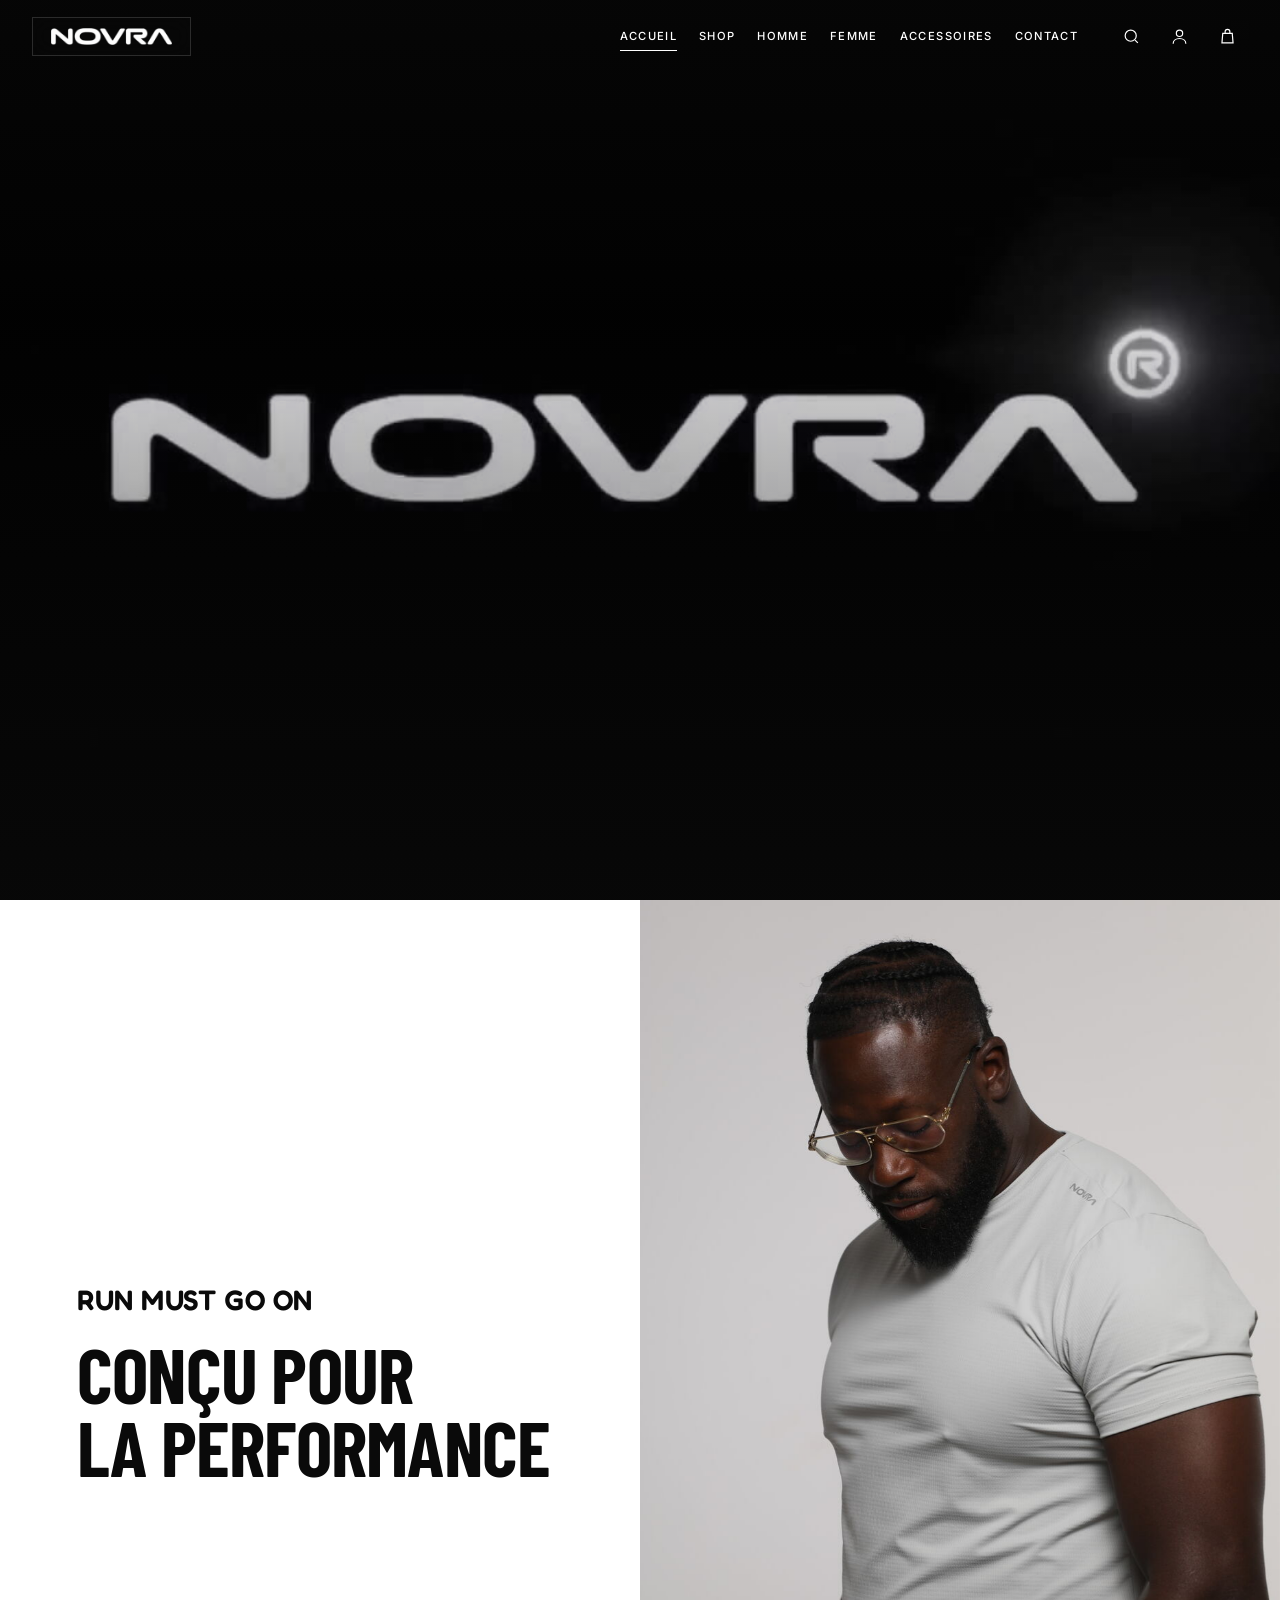
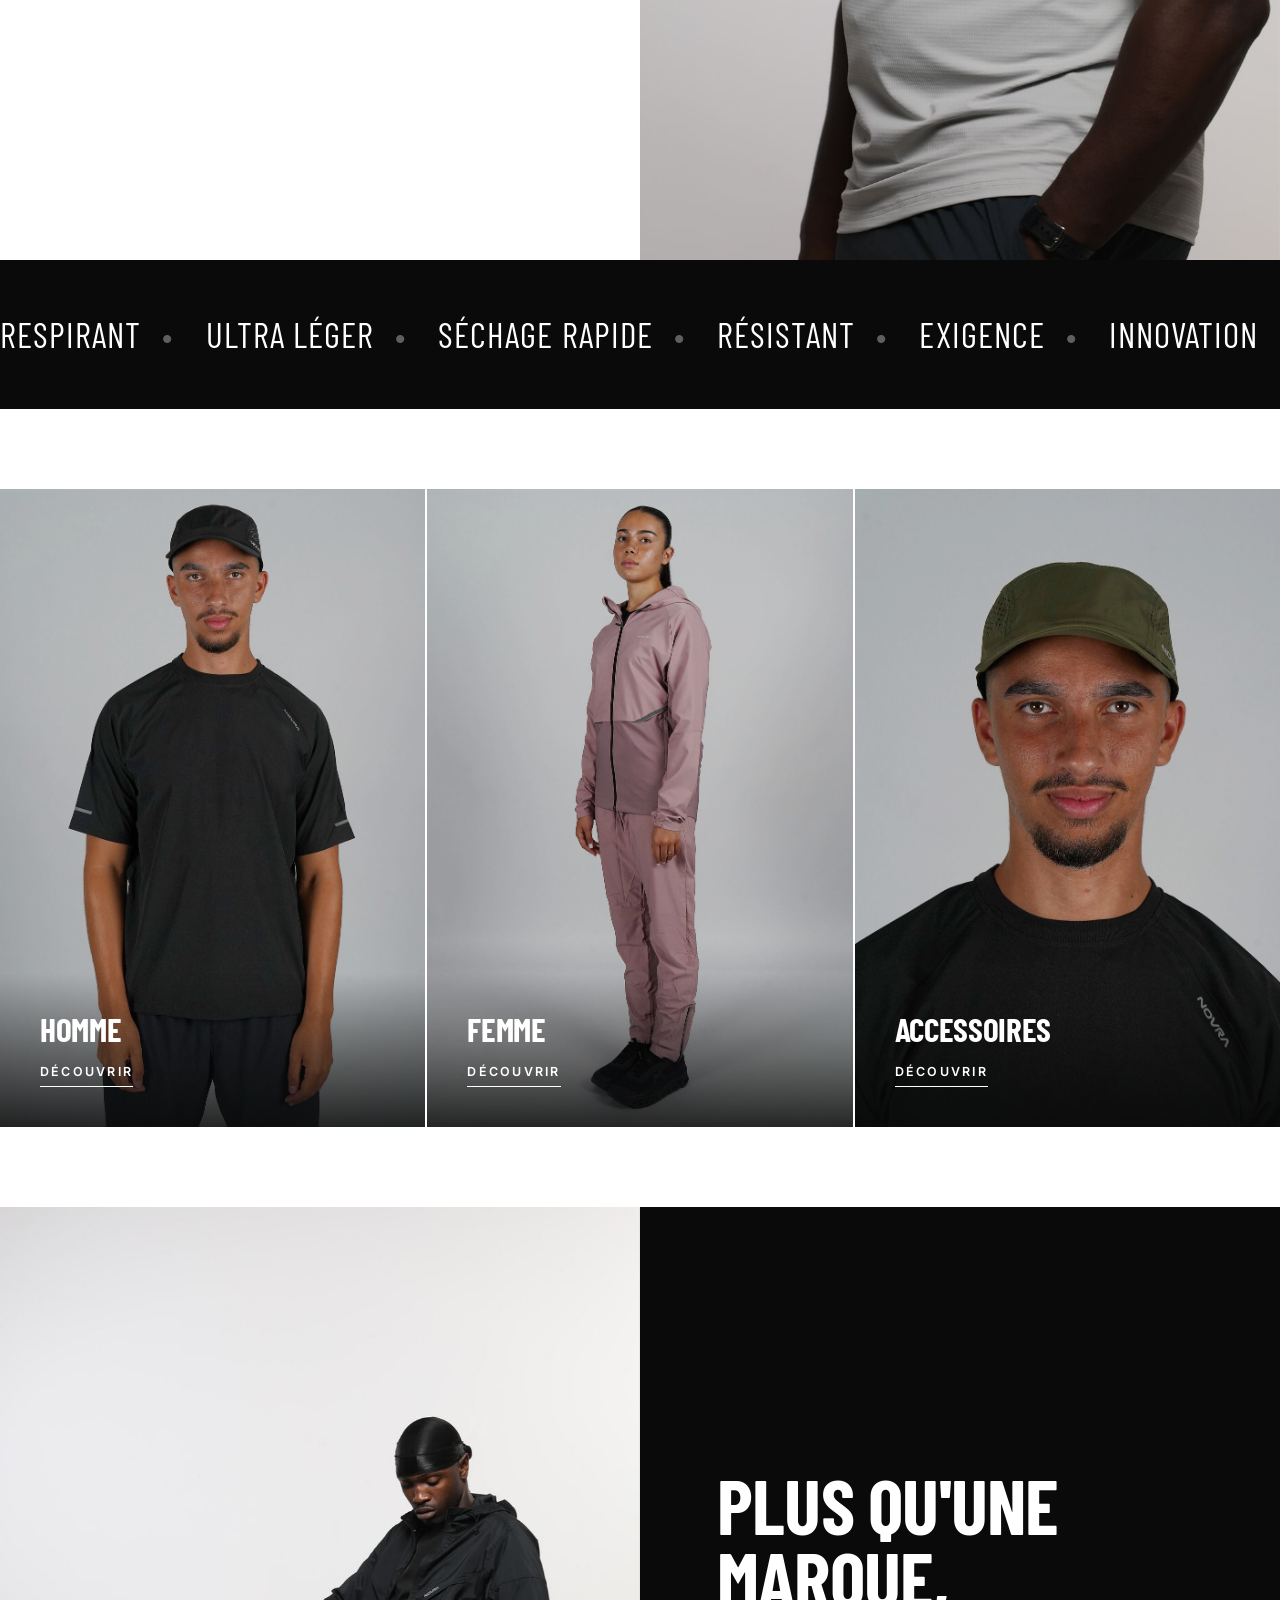
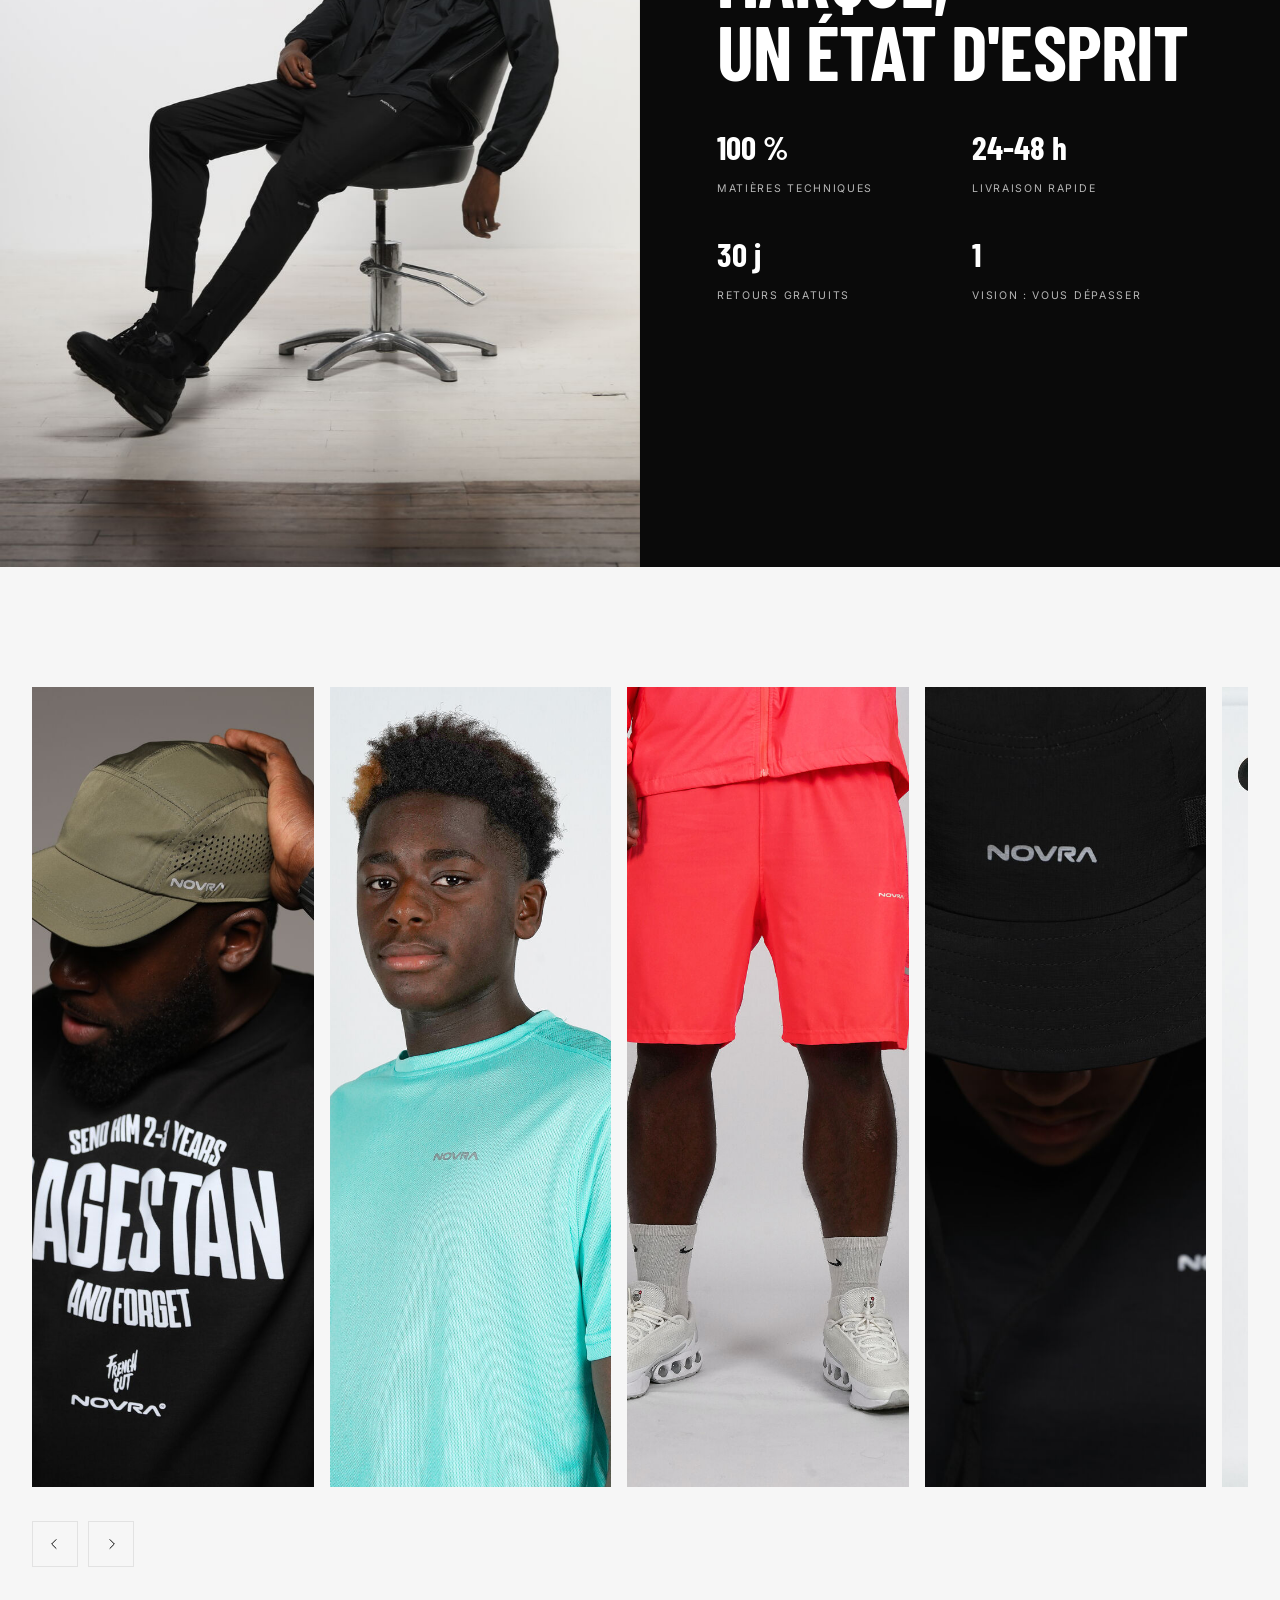
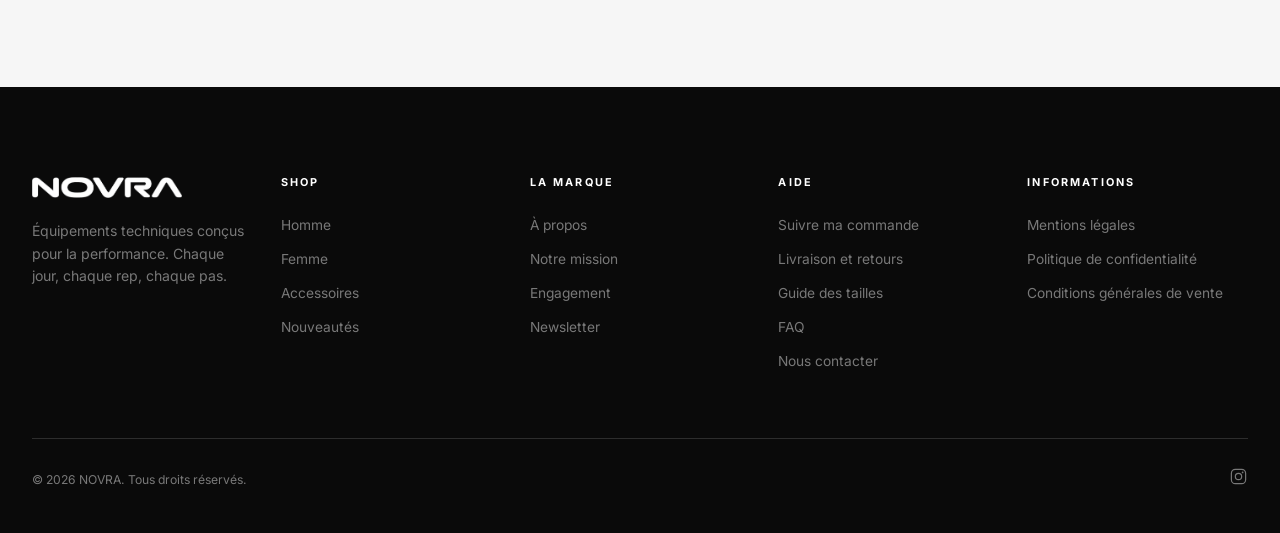
==== commit 08a99484: "Fix : filet de sécurité pour l'animation d'apparition (texte parfois invisible en permanence)" ====
--- a/index.html
+++ b/index.html
@@ -246,7 +246,7 @@
 <script src="js/products.js?v=20260903a" defer></script>
 <script src="js/catalogue.js?v=20260916c" defer></script>
 <script src="js/cart.js?v=20260903a" defer></script>
-<script src="js/main.js?v=20260916f" defer></script>
+<script src="js/main.js?v=20260916h" defer></script>
 <script src="js/cms.js?v=20260915i" defer></script>
 <script src="js/home.js?v=20260903a" defer></script>
 </body>
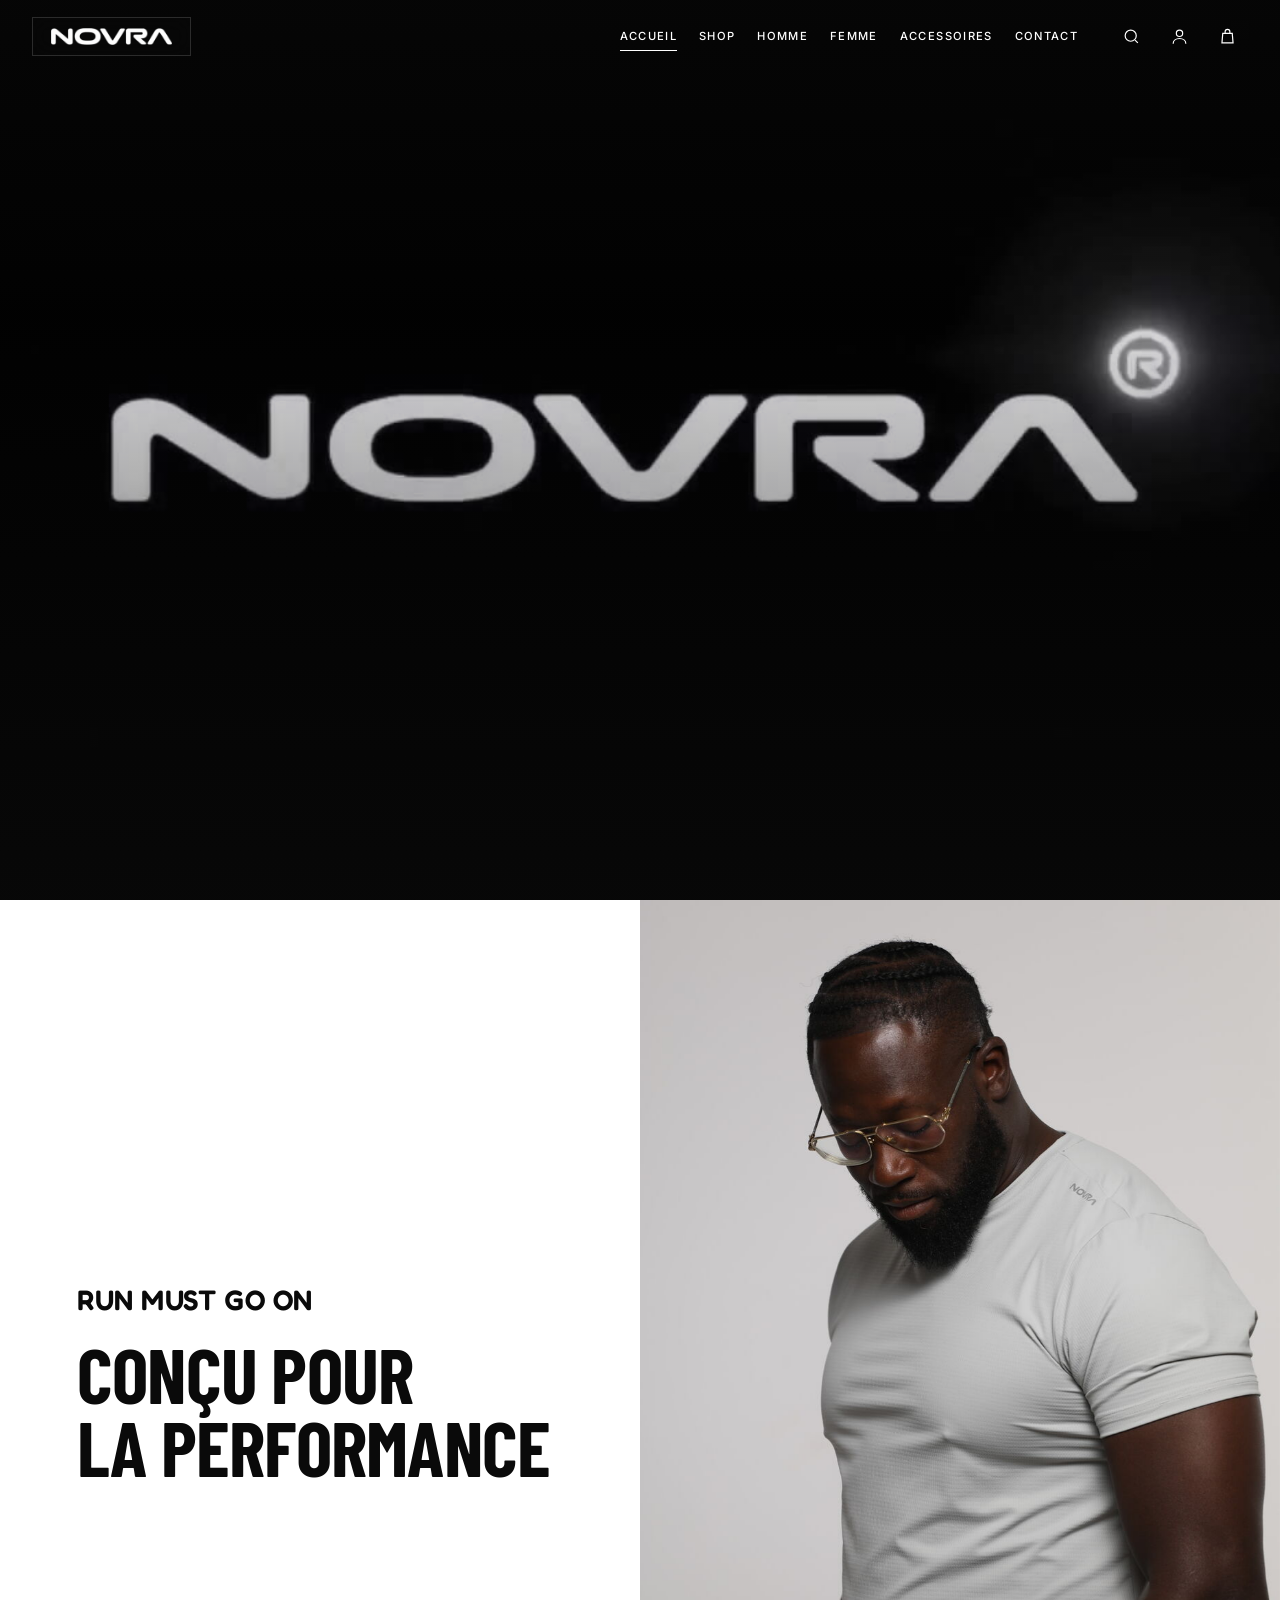
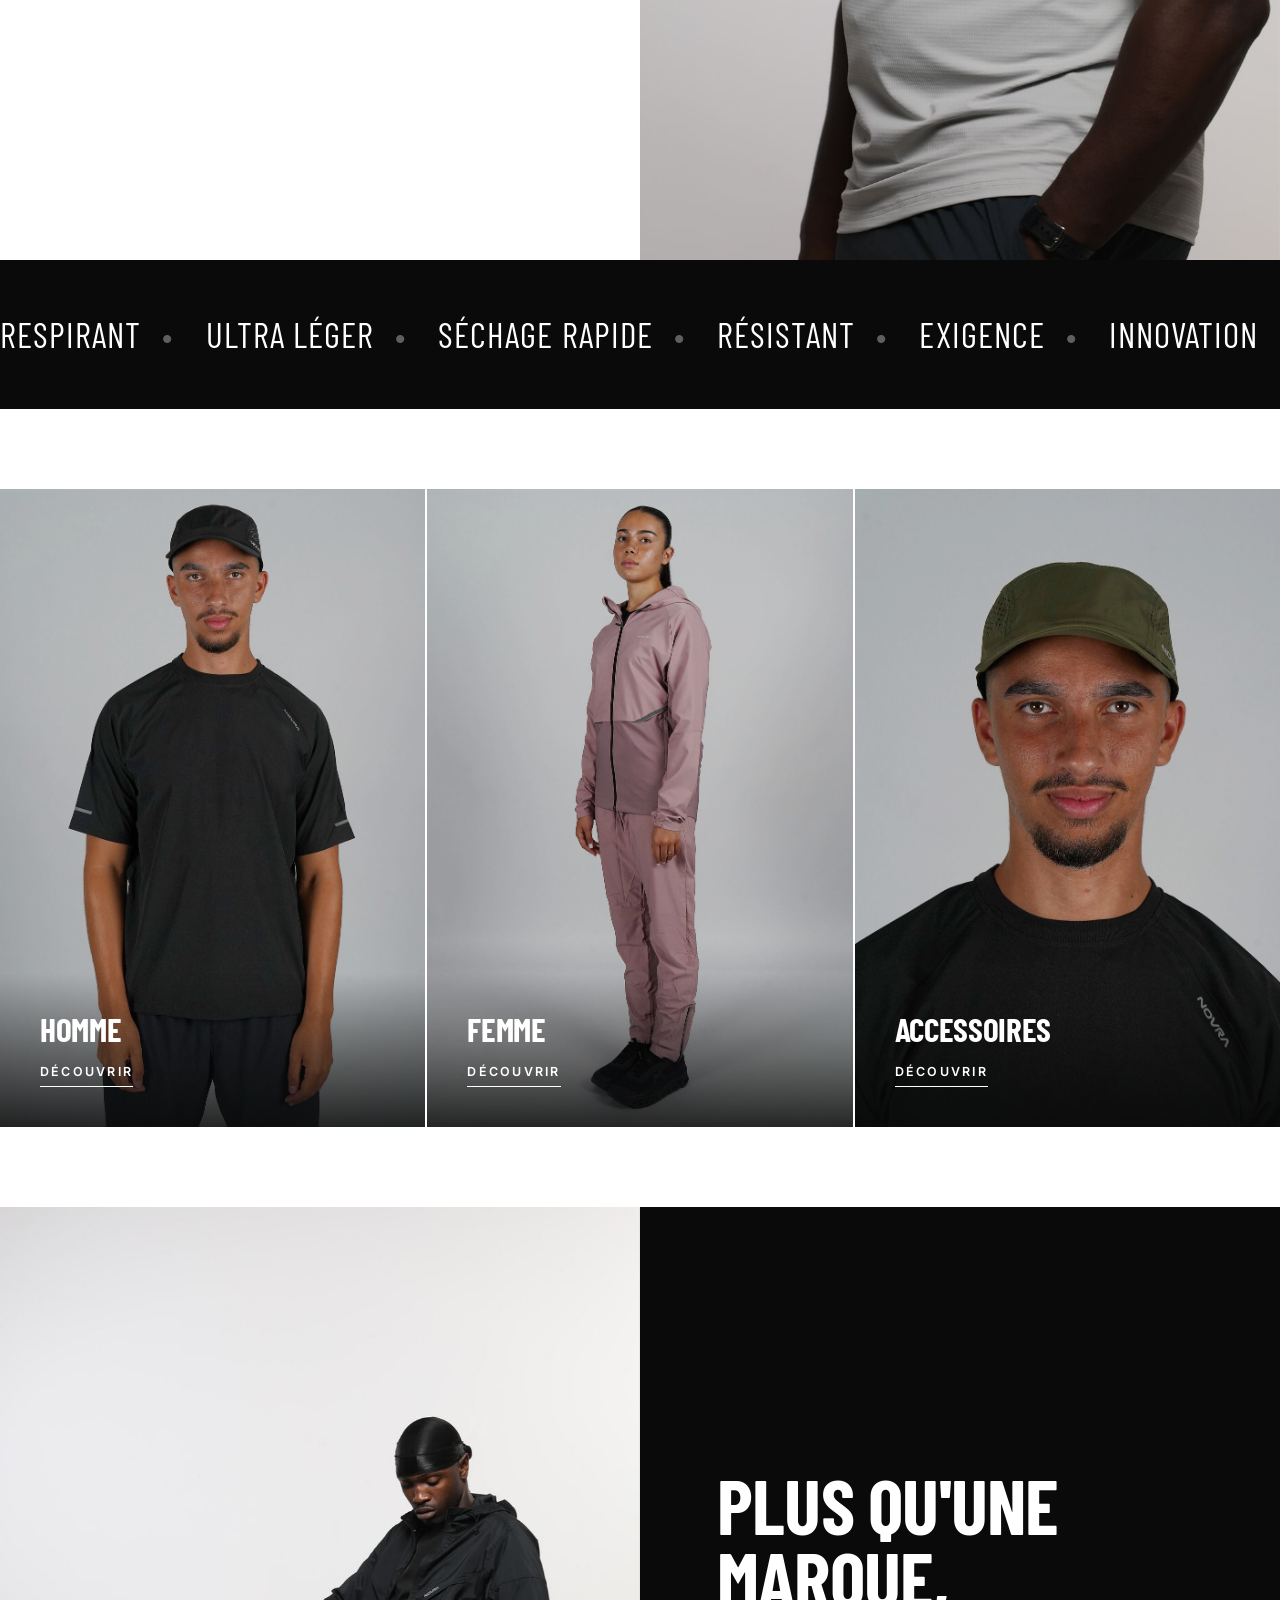
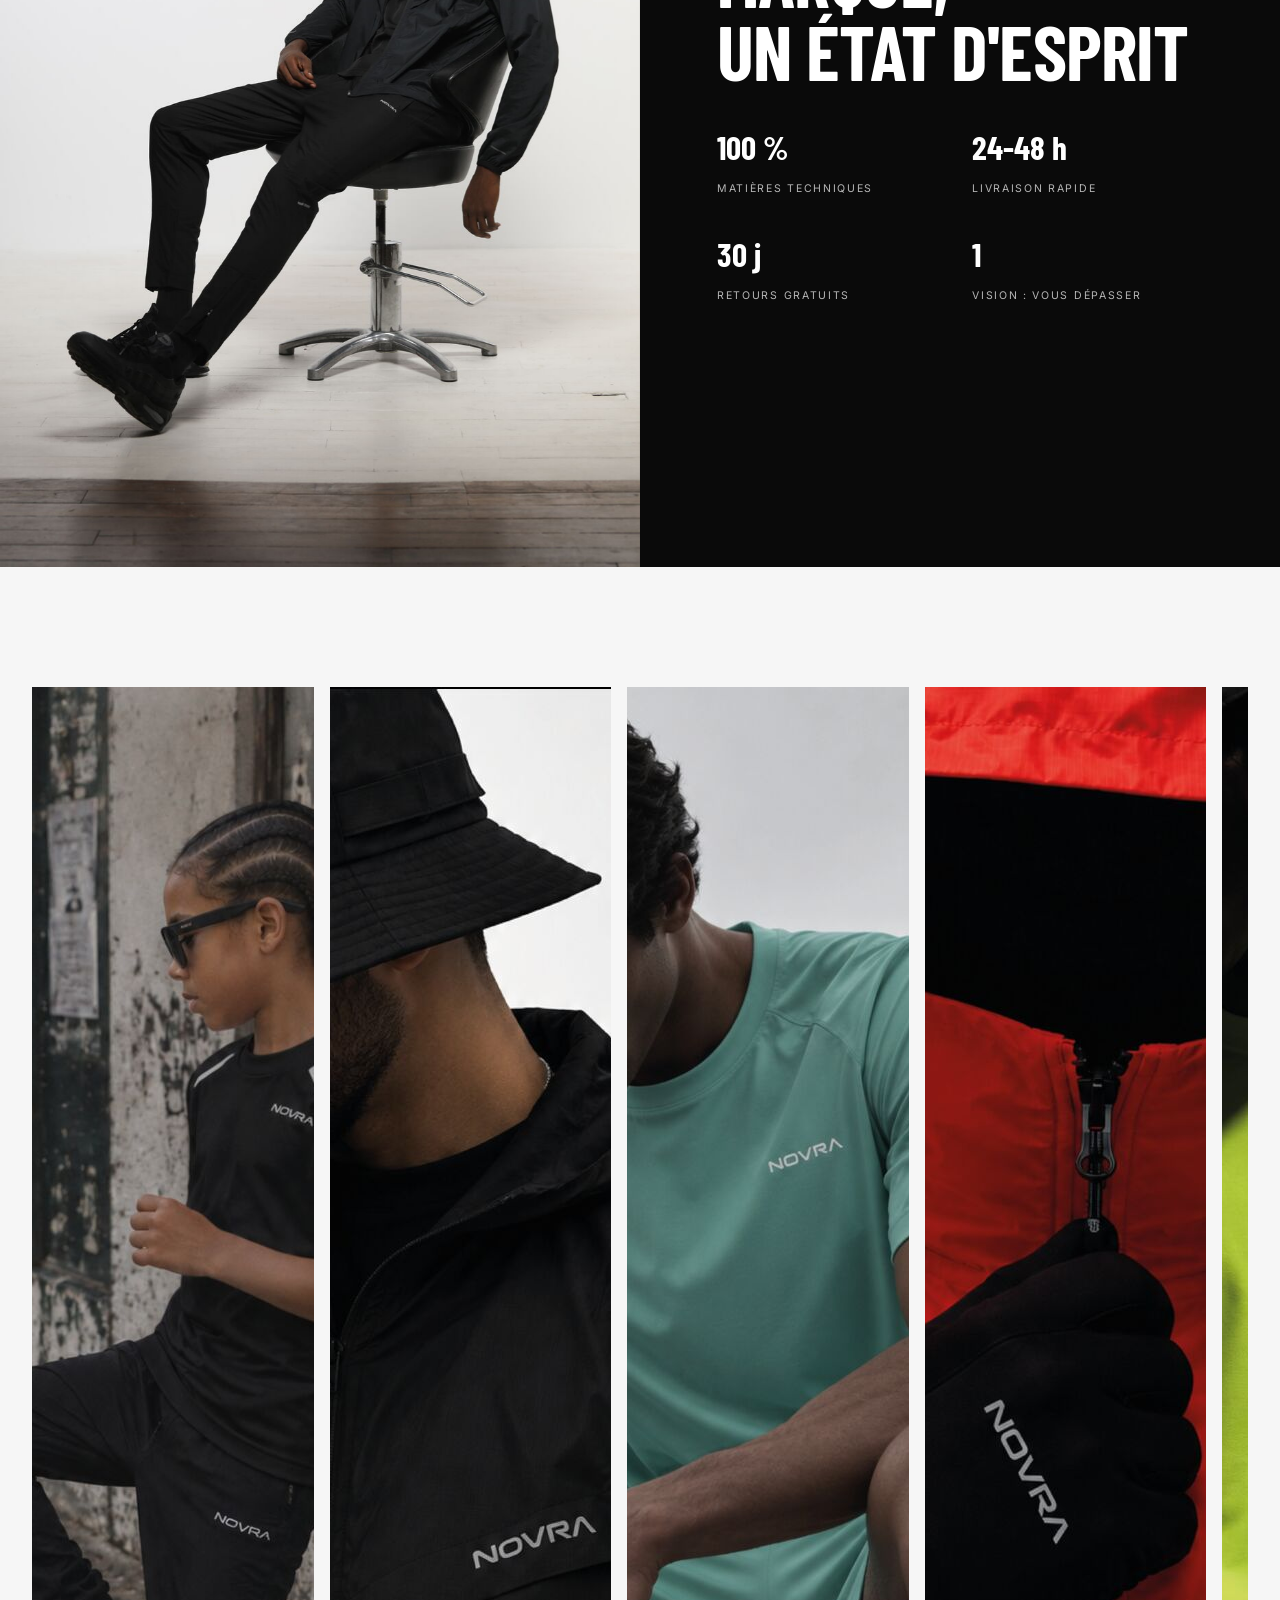
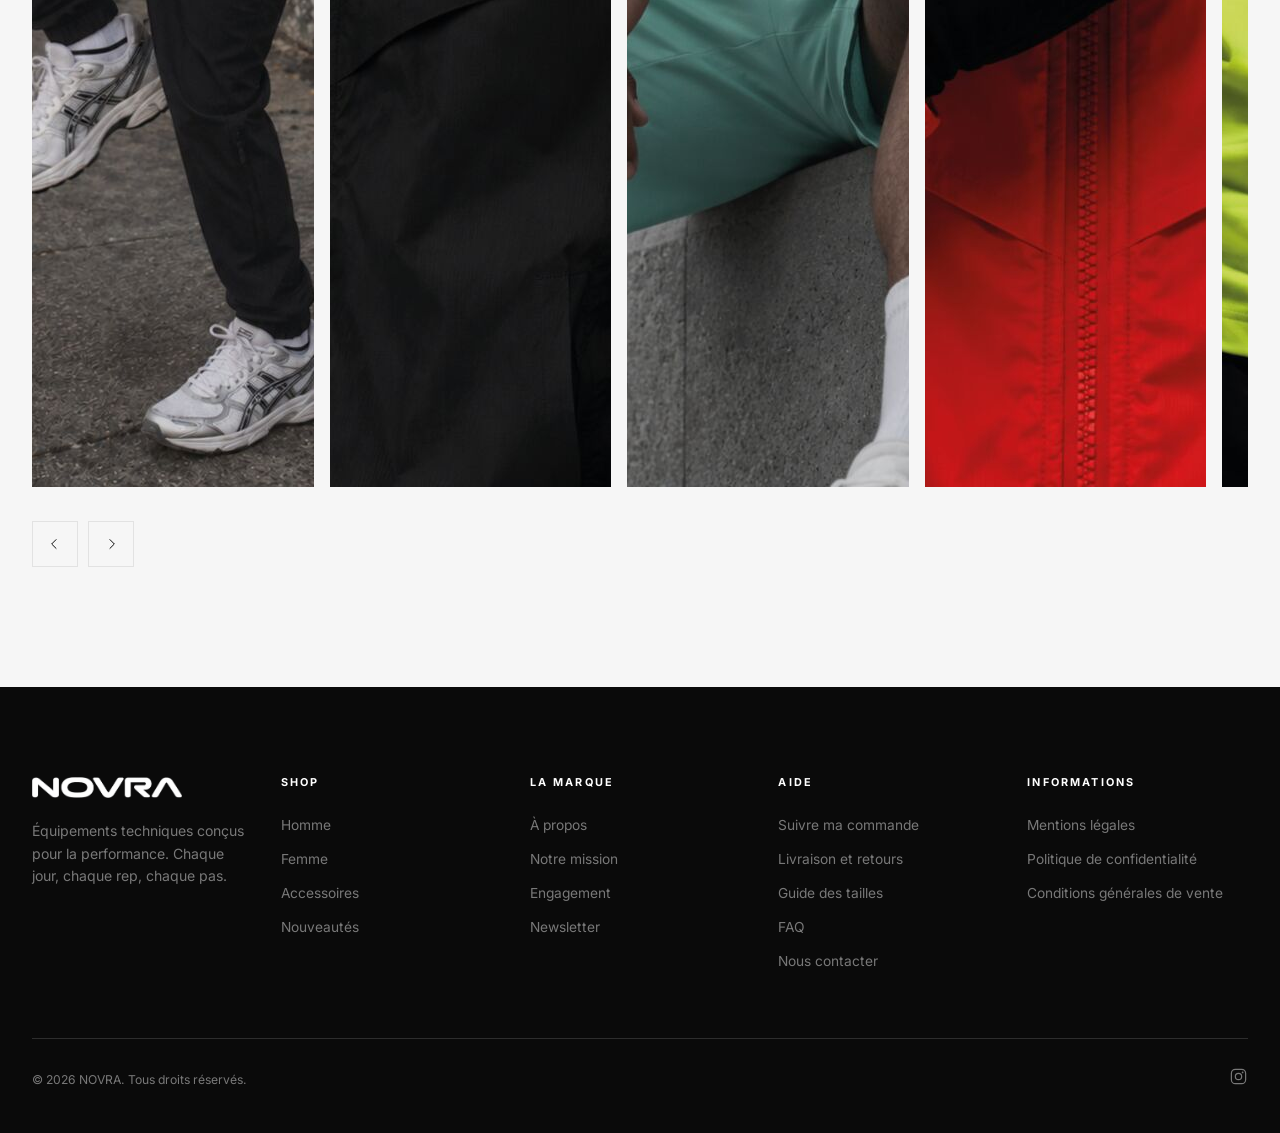
==== commit 3582726a: "Remplace les photos de la section Communauté (accueil) par les nouvelles photos fournies" ====
--- a/index.html
+++ b/index.html
@@ -45,8 +45,8 @@
      dont le style rond et épais se rapproche du contour du logo NOVRA. -->
 <link href="https://fonts.googleapis.com/css2?family=Barlow+Condensed:wght@600;700&family=Inter:wght@400;500;600;700&family=Fredoka:wght@600;700&display=swap" rel="stylesheet">
 <link rel="preload" as="image" href="assets/web/logo/novra-wordmark.png">
-<link rel="stylesheet" href="css/style.css?v=20260916d">
-<link rel="stylesheet" href="css/responsive.css?v=20260916g">
+<link rel="stylesheet" href="css/style.css?v=20260916f">
+<link rel="stylesheet" href="css/responsive.css?v=20260916h">
 <link rel="stylesheet" href="css/animations.css?v=20260903a">
 
 <script type="application/ld+json">
@@ -177,7 +177,7 @@
         </a>
         <a class="cat-card" href="marketplace.html?category=vestes">
           <img src="assets/web/veste-noir/dsc02364.jpg" alt="" width="600" height="800" loading="lazy">
-          <span>Vestes</span>
+          <span>Vestes &amp; Hoodie</span>
         </a>
         <a class="cat-card" href="marketplace.html?category=accessoires">
           <img src="assets/web/casquette/dsc02336.jpg" alt="" width="600" height="800" loading="lazy">
@@ -213,14 +213,17 @@
   <section class="section section-grey" data-carousel data-home="communaute">
     <div class="container">
       <div class="carousel">
-        <figure><img src="assets/web/vitrine/4o8a0110.jpg" alt="Membre de la communauté NOVRA avec casquette kaki" width="600" height="800" loading="lazy"></figure>
-        <figure><img src="assets/web/ensemble-menthe/dsc02321.jpg" alt="Athlète en ensemble training menthe" width="600" height="800" loading="lazy"></figure>
-        <figure><img src="assets/web/veste-corail/dsc02422.jpg" alt="Athlète en coupe-vent corail" width="600" height="800" loading="lazy"></figure>
-        <figure><img src="assets/web/vitrine/4o8a9882.jpg" alt="Détail du bob NOVRA" width="600" height="800" loading="lazy"></figure>
-        <figure><img src="assets/web/tshirt-noir/dsc02436.jpg" alt="Athlète en t-shirt performance noir" width="600" height="800" loading="lazy"></figure>
-        <figure><img src="assets/web/boutique/img_9464.jpg" alt="Intérieur de la boutique NOVRA" width="600" height="800" loading="lazy"></figure>
-        <figure><img src="assets/web/pantalon/dsc02298.jpg" alt="Pantalon technique NOVRA kaki" width="600" height="800" loading="lazy"></figure>
-        <figure><img src="assets/web/casquette/dsc02442.jpg" alt="Casquette performance NOVRA noire" width="600" height="800" loading="lazy"></figure>
+        <!-- Repli statique : les visuels réellement affichés viennent de la
+             base (section "communaute" de l'accueil), modifiables depuis
+             Médias et contenus. Remplacés par les photos fournies par le
+             chef de projet. -->
+        <figure><img src="assets/web/communaute/communaute-foot-enfant.jpg" alt="Jeune joueur en ensemble NOVRA noir, jonglant avec un ballon en ville" width="1120" height="1400" loading="lazy"></figure>
+        <figure><img src="assets/web/communaute/communaute-bob-veste.jpg" alt="Bob et veste coupe-vent NOVRA noirs, portés" width="1120" height="1400" loading="lazy"></figure>
+        <figure><img src="assets/web/communaute/communaute-tshirt-menthe.jpg" alt="Athlète en t-shirt et short NOVRA menthe" width="1120" height="1400" loading="lazy"></figure>
+        <figure><img src="assets/web/communaute/communaute-veste-rouge.jpg" alt="Veste technique NOVRA rouge à capuche, portée avec gants" width="1120" height="1400" loading="lazy"></figure>
+        <figure><img src="assets/web/communaute/communaute-tshirt-jaune.jpg" alt="T-shirt NOVRA jaune fluo, porté avec casquette" width="1120" height="1400" loading="lazy"></figure>
+        <figure><img src="assets/web/communaute/communaute-veste-noir-fille.jpg" alt="Jeune fille en veste NOVRA noire à capuche" width="1120" height="1400" loading="lazy"></figure>
+        <figure><img src="assets/web/communaute/communaute-casquette-orange.jpg" alt="Casquette NOVRA orange, portée de profil" width="1120" height="1400" loading="lazy"></figure>
       </div>
 
       <div class="carousel-nav">
--- a/css/style.css
+++ b/css/style.css
@@ -548,22 +548,29 @@
    rapport à "Ajout rapide" (.product-quick), qui reste l'élément le plus
    visible de la carte. Largeur "au contenu" (jamais de bandeau pleine
    largeur) ; le fond légèrement translucide et le faible letter-spacing
-   évitent l'effet gros pavé noir des anciennes proportions. */
+   évitent l'effet gros pavé noir des anciennes proportions. Étiquette et
+   bouton sont volontairement discrets (petite pastille) pour ne jamais
+   masquer le produit photographié — demande du chef de projet. */
 .product-badge {
-  position: absolute; top: 12px; left: 12px; z-index: 2;
+  position: absolute; top: 10px; left: 10px; z-index: 2;
   display: inline-block; width: auto; max-width: max-content;
-  background: rgba(10, 10, 10, .92); color: var(--white);
-  font-size: .6rem; font-weight: 500; line-height: 1;
-  letter-spacing: .1em; text-transform: uppercase;
-  padding: 5px 9px;
+  background: rgba(10, 10, 10, .78); color: var(--white);
+  font-size: .55rem; font-weight: 500; line-height: 1;
+  letter-spacing: .07em; text-transform: uppercase;
+  padding: 4px 8px;
+  border-radius: 3px;
 }
 .product-quick {
-  position: absolute; left: 14px; right: 14px; bottom: 14px; z-index: 2;
+  position: absolute; right: 10px; bottom: 10px; left: auto; z-index: 2;
   opacity: 0; transform: translateY(10px);
   transition: opacity .35s var(--ease), transform .35s var(--ease);
 }
 .product-card:hover .product-quick, .product-card:focus-within .product-quick { opacity: 1; transform: translateY(0); }
-.product-quick .btn { width: 100%; padding: 13px 20px; font-size: .7rem; }
+.product-quick .btn {
+  width: auto; padding: 9px 16px; font-size: .62rem; letter-spacing: .09em;
+  background: rgba(255, 255, 255, .95); color: var(--black);
+  border-radius: 999px; box-shadow: 0 2px 10px rgba(10, 10, 10, .18);
+}
 
 .product-info { padding: 18px 0 0; }
 .product-cat { font-size: .64rem; letter-spacing: .2em; text-transform: uppercase; color: var(--grey-400); }
--- a/css/responsive.css
+++ b/css/responsive.css
@@ -172,13 +172,15 @@
 
   .product-grid, .product-grid.cols-4 { grid-template-columns: repeat(2, 1fr); gap: 30px 14px; }
   .product-name { font-size: 1rem; }
-  /* Sur mobile, l'ajout rapide reste visible en bas du visuel (pas de survol) */
-  .product-quick { opacity: 1; transform: none; left: 10px; right: 10px; bottom: 10px; }
-  .product-quick .btn { padding: 12px 14px; font-size: .66rem; letter-spacing: .12em; }
+  /* Sur mobile, l'ajout rapide reste visible en permanence (pas de survol) :
+     petite pastille discrète en bas à droite plutôt qu'un bandeau pleine
+     largeur, pour laisser voir le produit — demande du chef de projet. */
+  .product-quick { opacity: 1; transform: none; right: 8px; bottom: 8px; left: auto; }
+  .product-quick .btn { padding: 7px 13px; font-size: .56rem; letter-spacing: .08em; }
   /* Cartes plus étroites (grille à 2 colonnes) : l'étiquette "Nouveauté"
      se resserre encore un peu pour rester discrète et ne jamais empiéter
      sur le sujet de la photo (visage, torse…). */
-  .product-badge { top: 10px; left: 10px; padding: 4px 8px; font-size: .58rem; letter-spacing: .08em; }
+  .product-badge { top: 8px; left: 8px; padding: 3px 7px; font-size: .52rem; letter-spacing: .05em; }
 
   .shop-toolbar { position: static; padding: 16px 0; }
   .sort-wrap span { display: none; }
